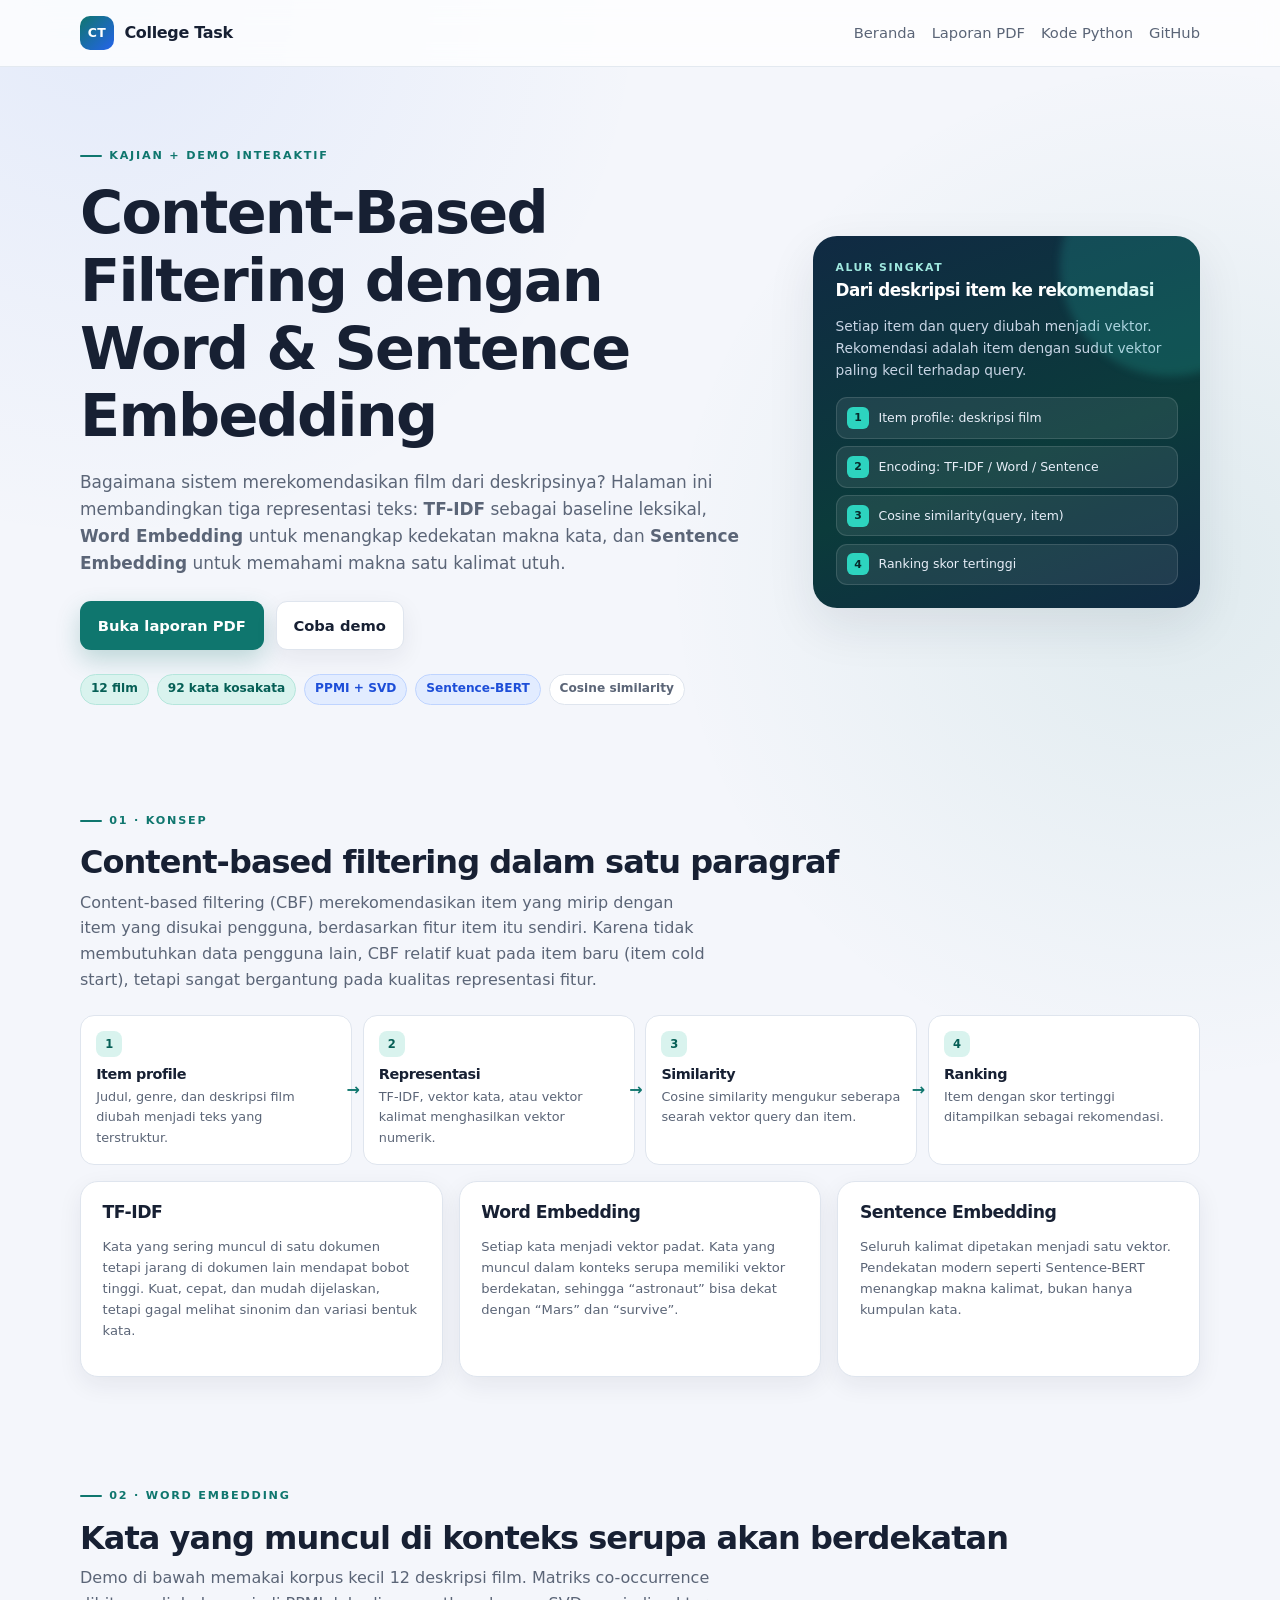
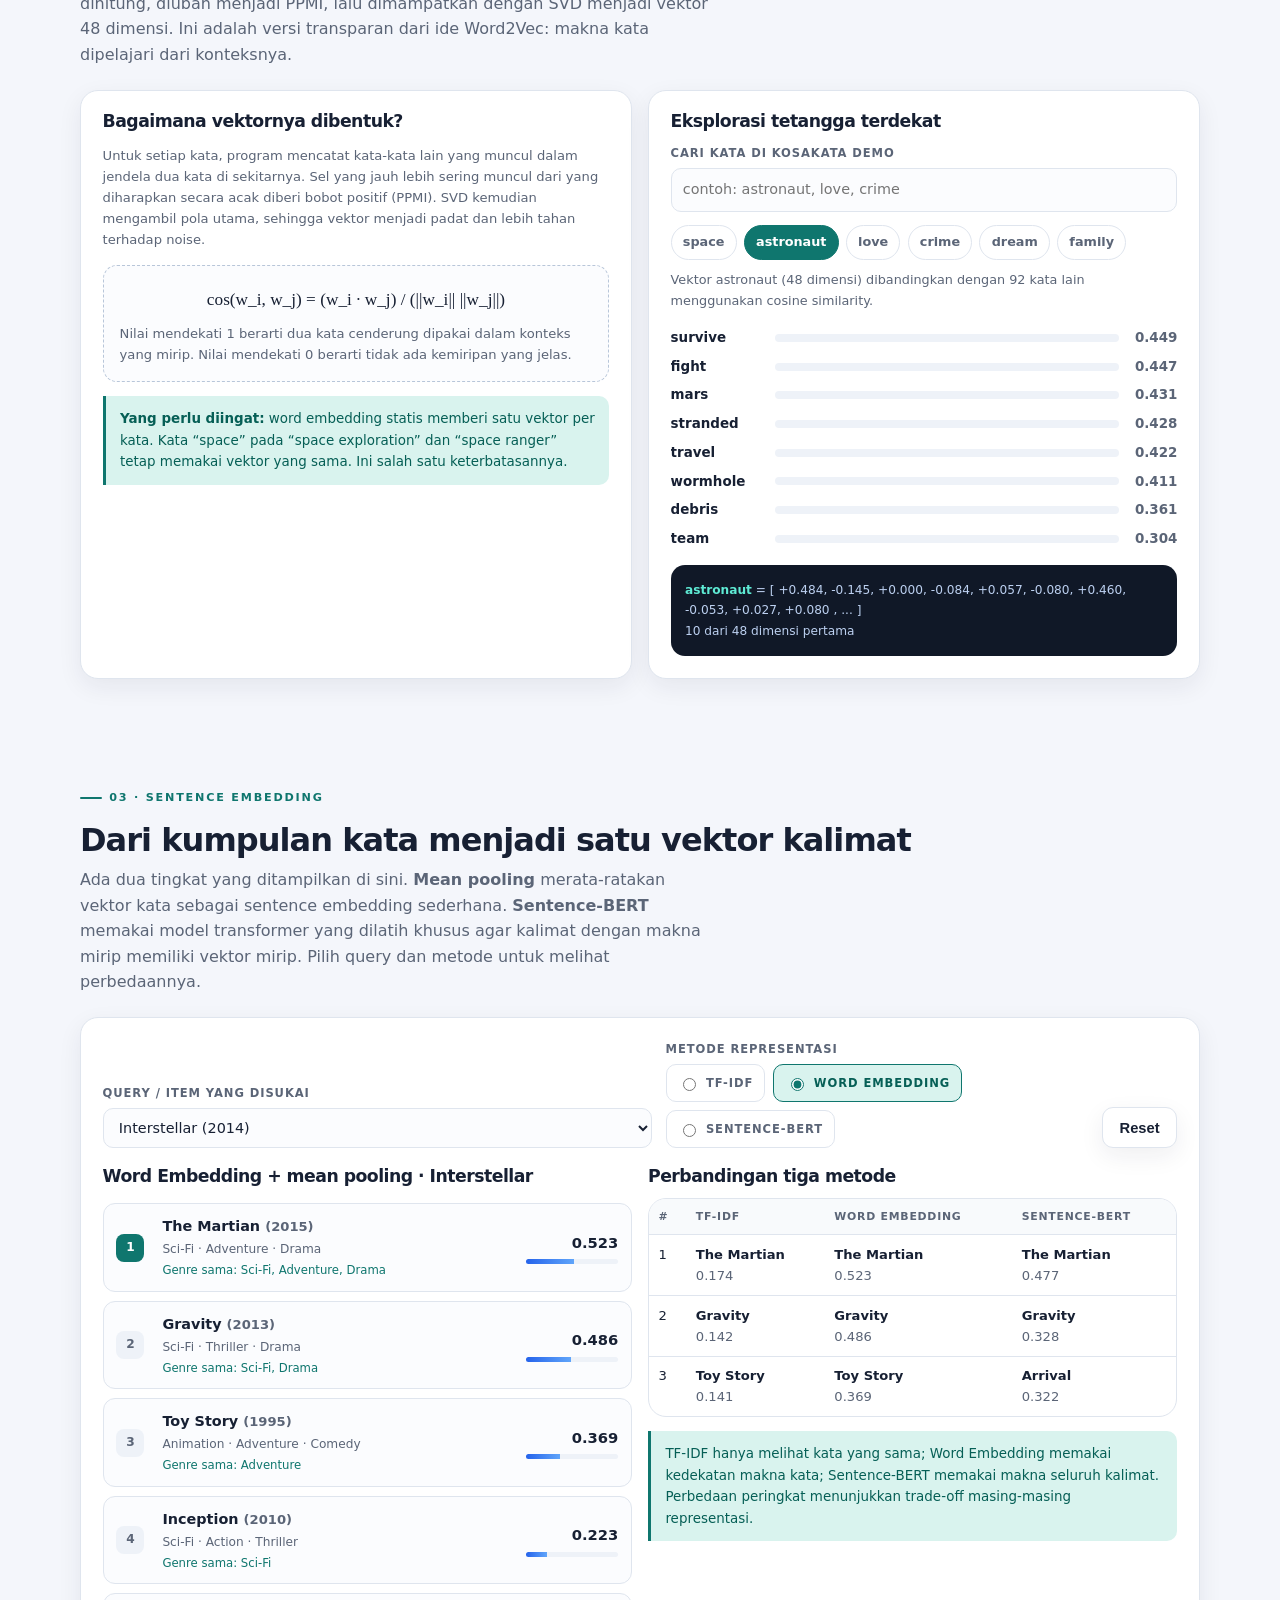
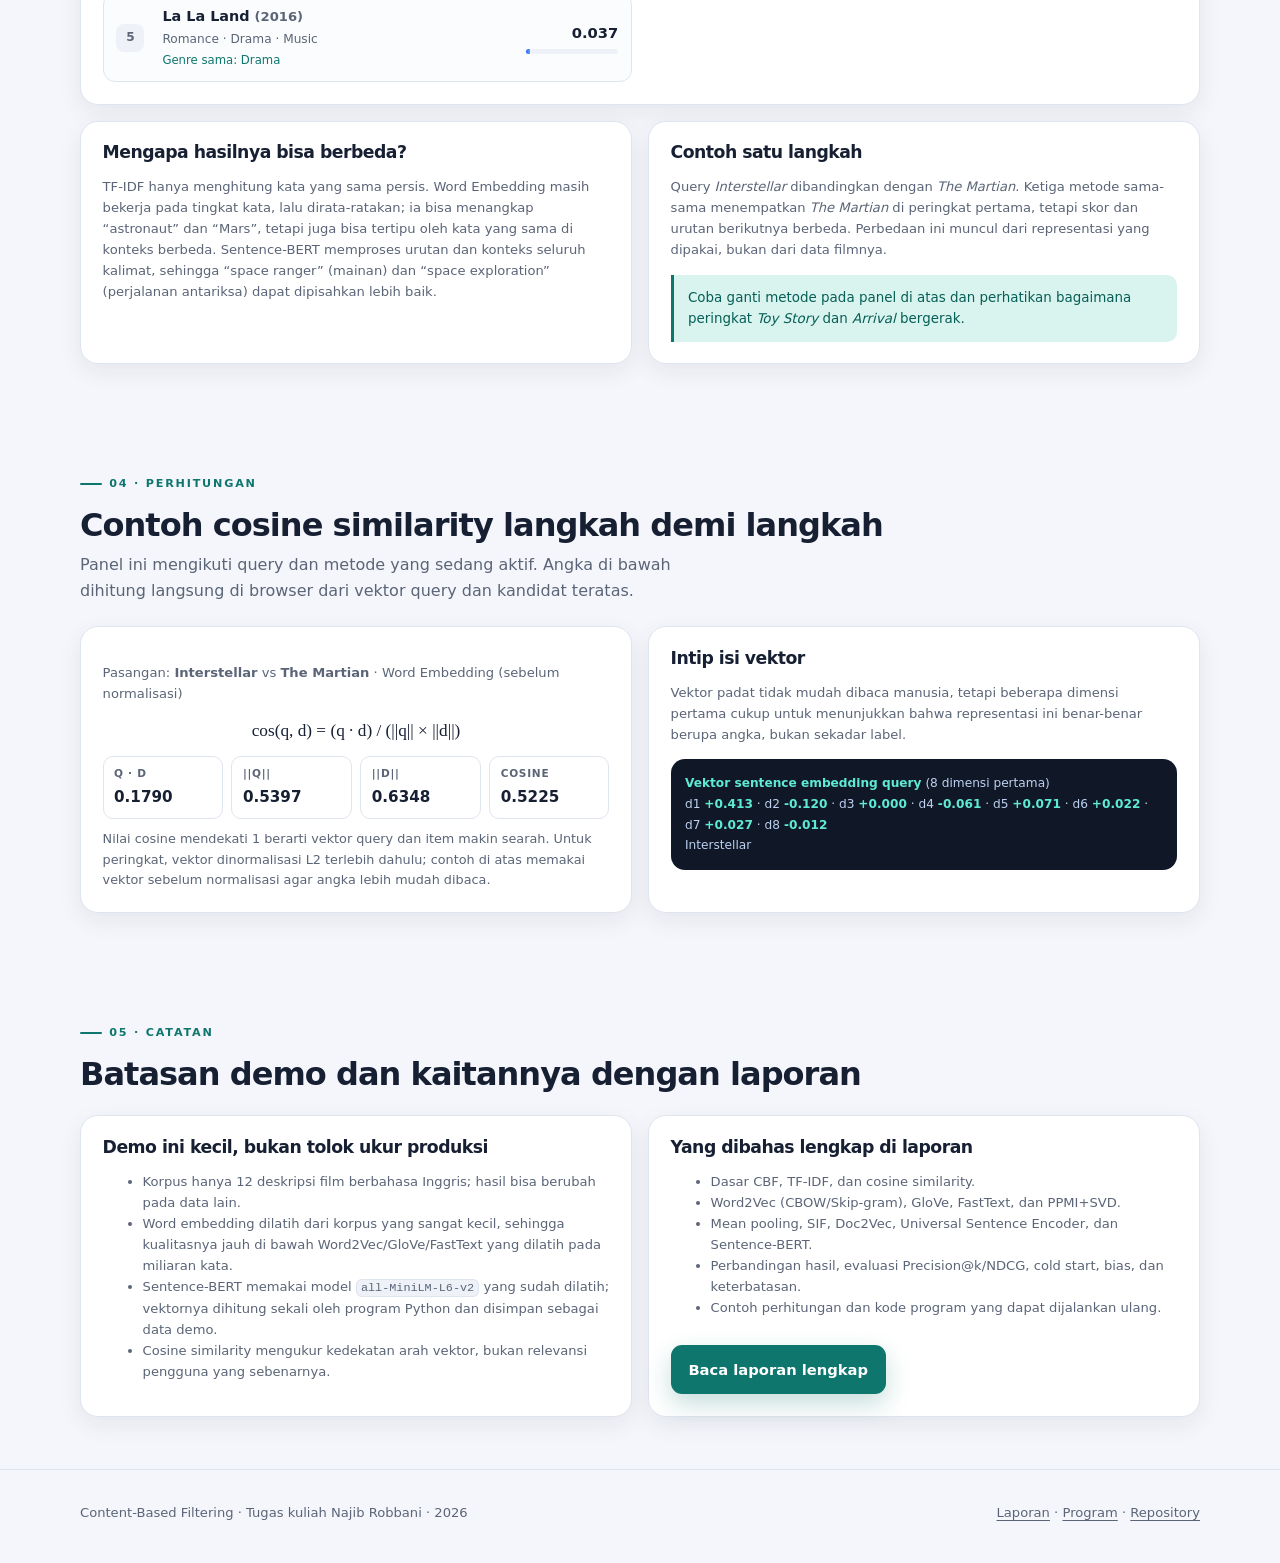
==== content-based-filtering/index.html @ 5c418f1b "Add content-based filtering study and interactive demo" ====
<!doctype html>
<html lang="id">
  <head>
    <meta charset="utf-8" />
    <meta name="viewport" content="width=device-width, initial-scale=1" />
    <meta
      name="description"
      content="Demo interaktif content-based filtering dengan Word Embedding dan Sentence Embedding, disertai laporan kajian."
    />
    <title>Content-Based Filtering · Word & Sentence Embedding</title>
    <link rel="stylesheet" href="assets/style.css" />
    <script src="assets/demo-data.js" defer></script>
    <script src="assets/app.js" defer></script>
  </head>
  <body>
    <header class="site-header">
      <div class="container">
        <a class="brand" href="../index.html">
          <span class="brand-mark">CT</span>
          <span>College Task</span>
        </a>
        <nav class="nav-links" aria-label="Navigasi utama">
          <a href="../index.html">Beranda</a>
          <a href="report.pdf">Laporan PDF</a>
          <a href="program/cbf_embeddings.py">Kode Python</a>
          <a href="https://github.com/najibrobbani74/college-task" target="_blank" rel="noreferrer">GitHub</a>
        </nav>
      </div>
    </header>

    <main>
      <section class="hero">
        <div class="container hero-grid">
          <div>
            <span class="eyebrow">Kajian + Demo Interaktif</span>
            <h1>Content-Based Filtering dengan Word &amp; Sentence Embedding</h1>
            <p>
              Bagaimana sistem merekomendasikan film dari deskripsinya? Halaman ini
              membandingkan tiga representasi teks: <strong>TF-IDF</strong> sebagai baseline
              leksikal, <strong>Word Embedding</strong> untuk menangkap kedekatan makna kata,
              dan <strong>Sentence Embedding</strong> untuk memahami makna satu kalimat utuh.
            </p>
            <div class="hero-actions">
              <a class="button button-primary" href="report.pdf">Buka laporan PDF</a>
              <a class="button button-secondary" href="#demo">Coba demo</a>
            </div>
            <div class="badge-row">
              <span class="badge badge-green">12 film</span>
              <span class="badge badge-green">92 kata kosakata</span>
              <span class="badge badge-blue">PPMI + SVD</span>
              <span class="badge badge-blue">Sentence-BERT</span>
              <span class="badge">Cosine similarity</span>
            </div>
          </div>

          <aside class="hero-card" aria-label="Alur content-based filtering">
            <div class="hero-card-label">Alur singkat</div>
            <h3>Dari deskripsi item ke rekomendasi</h3>
            <p>
              Setiap item dan query diubah menjadi vektor. Rekomendasi adalah item
              dengan sudut vektor paling kecil terhadap query.
            </p>
            <div class="mini-flow">
              <div class="mini-step"><b>1</b> Item profile: deskripsi film</div>
              <div class="mini-step"><b>2</b> Encoding: TF-IDF / Word / Sentence</div>
              <div class="mini-step"><b>3</b> Cosine similarity(query, item)</div>
              <div class="mini-step"><b>4</b> Ranking skor tertinggi</div>
            </div>
          </aside>
        </div>
      </section>

      <section class="section" id="konsep">
        <div class="container">
          <div class="section-head">
            <div>
              <span class="eyebrow">01 · Konsep</span>
              <h2>Content-based filtering dalam satu paragraf</h2>
              <p>
                Content-based filtering (CBF) merekomendasikan item yang mirip dengan
                item yang disukai pengguna, berdasarkan fitur item itu sendiri. Karena
                tidak membutuhkan data pengguna lain, CBF relatif kuat pada item baru
                (item cold start), tetapi sangat bergantung pada kualitas representasi
                fitur.
              </p>
            </div>
          </div>

          <div class="pipeline" aria-label="Pipeline content-based filtering">
            <div class="pipeline-step">
              <span>1</span>
              <h3>Item profile</h3>
              <p>Judul, genre, dan deskripsi film diubah menjadi teks yang terstruktur.</p>
            </div>
            <div class="pipeline-step">
              <span>2</span>
              <h3>Representasi</h3>
              <p>TF-IDF, vektor kata, atau vektor kalimat menghasilkan vektor numerik.</p>
            </div>
            <div class="pipeline-step">
              <span>3</span>
              <h3>Similarity</h3>
              <p>Cosine similarity mengukur seberapa searah vektor query dan item.</p>
            </div>
            <div class="pipeline-step">
              <span>4</span>
              <h3>Ranking</h3>
              <p>Item dengan skor tertinggi ditampilkan sebagai rekomendasi.</p>
            </div>
          </div>

          <div class="grid-3" style="margin-top: 1rem">
            <article class="card card-pad">
              <h3>TF-IDF</h3>
              <p class="small">
                Kata yang sering muncul di satu dokumen tetapi jarang di dokumen lain
                mendapat bobot tinggi. Kuat, cepat, dan mudah dijelaskan, tetapi gagal
                melihat sinonim dan variasi bentuk kata.
              </p>
            </article>
            <article class="card card-pad">
              <h3>Word Embedding</h3>
              <p class="small">
                Setiap kata menjadi vektor padat. Kata yang muncul dalam konteks serupa
                memiliki vektor berdekatan, sehingga “astronaut” bisa dekat dengan
                “Mars” dan “survive”.
              </p>
            </article>
            <article class="card card-pad">
              <h3>Sentence Embedding</h3>
              <p class="small">
                Seluruh kalimat dipetakan menjadi satu vektor. Pendekatan modern seperti
                Sentence-BERT menangkap makna kalimat, bukan hanya kumpulan kata.
              </p>
            </article>
          </div>
        </div>
      </section>

      <section class="section" id="word">
        <div class="container">
          <div class="section-head">
            <div>
              <span class="eyebrow">02 · Word Embedding</span>
              <h2>Kata yang muncul di konteks serupa akan berdekatan</h2>
              <p>
                Demo di bawah memakai korpus kecil 12 deskripsi film. Matriks
                co-occurrence dihitung, diubah menjadi PPMI, lalu dimampatkan dengan SVD
                menjadi vektor 48 dimensi. Ini adalah versi transparan dari ide Word2Vec:
                makna kata dipelajari dari konteksnya.
              </p>
            </div>
          </div>

          <div class="grid-2">
            <article class="card card-pad">
              <h3>Bagaimana vektornya dibentuk?</h3>
              <p class="small">
                Untuk setiap kata, program mencatat kata-kata lain yang muncul dalam
                jendela dua kata di sekitarnya. Sel yang jauh lebih sering muncul dari
                yang diharapkan secara acak diberi bobot positif (PPMI). SVD kemudian
                mengambil pola utama, sehingga vektor menjadi padat dan lebih tahan
                terhadap noise.
              </p>
              <div class="formula-box">
                <div class="formula">cos(w_i, w_j) = (w_i · w_j) / (||w_i|| ||w_j||)</div>
                <p class="small" style="margin: 0">
                  Nilai mendekati 1 berarti dua kata cenderung dipakai dalam konteks yang
                  mirip. Nilai mendekati 0 berarti tidak ada kemiripan yang jelas.
                </p>
              </div>
              <div class="note good">
                <strong>Yang perlu diingat:</strong> word embedding statis memberi satu
                vektor per kata. Kata “space” pada “space exploration” dan “space ranger”
                tetap memakai vektor yang sama. Ini salah satu keterbatasannya.
              </div>
            </article>

            <article class="card card-pad">
              <h3>Eksplorasi tetangga terdekat</h3>
              <form id="word-form" style="margin-top: 0.7rem">
                <div class="field">
                  <label for="word-input">Cari kata di kosakata demo</label>
                  <input id="word-input" type="text" placeholder="contoh: astronaut, love, crime" autocomplete="off" />
                </div>
                <div class="pill-group" id="word-pills" aria-label="Contoh kata"></div>
                <p class="hint" id="word-status"></p>
              </form>
              <div class="neighbor-list" id="neighbor-list" aria-live="polite"></div>
              <div class="vector-box" id="word-vector-preview" style="margin-top: 1rem"></div>
            </article>
          </div>
        </div>
      </section>

      <section class="section" id="sentence">
        <div class="container">
          <div class="section-head">
            <div>
              <span class="eyebrow">03 · Sentence Embedding</span>
              <h2>Dari kumpulan kata menjadi satu vektor kalimat</h2>
              <p>
                Ada dua tingkat yang ditampilkan di sini. <strong>Mean pooling</strong>
                merata-ratakan vektor kata sebagai sentence embedding sederhana.
                <strong>Sentence-BERT</strong> memakai model transformer yang dilatih
                khusus agar kalimat dengan makna mirip memiliki vektor mirip. Pilih query
                dan metode untuk melihat perbedaannya.
              </p>
            </div>
          </div>

          <div class="card card-pad" id="demo">
            <div class="controls">
              <div class="field">
                <label for="query-select">Query / item yang disukai</label>
                <select id="query-select"></select>
              </div>
              <div class="field">
                <label>Metode representasi</label>
                <div class="methods">
                  <label class="method-option"><input type="radio" name="method" value="tfidf" /> TF-IDF</label>
                  <label class="method-option"><input type="radio" name="method" value="word_mean" /> Word Embedding</label>
                  <label class="method-option"><input type="radio" name="method" value="sbert" /> Sentence-BERT</label>
                </div>
              </div>
              <button class="button button-secondary" id="reset-demo" type="button">Reset</button>
            </div>

            <div id="custom-query-box" hidden style="margin-top: 0.9rem">
              <div class="field">
                <label for="custom-query">Teks bebas untuk query</label>
                <textarea id="custom-query" placeholder="contoh: a lonely astronaut tries to survive on a distant planet"></textarea>
              </div>
            </div>

            <div class="note warm" id="sbert-disabled-note" hidden>
              Sentence-BERT tidak dihitung untuk teks bebas di browser. Pilih deskripsi
              film atau contoh teks, atau jalankan program Python untuk menguji teks
              tersebut dengan model Sentence-BERT.
            </div>

            <div class="grid-2" style="margin-top: 1.2rem; align-items: start">
              <div>
                <h3 id="result-heading">Hasil rekomendasi</h3>
                <div class="results" id="recommendation-list" aria-live="polite"></div>
              </div>
              <div>
                <h3>Perbandingan tiga metode</h3>
                <div class="card" style="box-shadow: none; overflow: hidden; margin-top: 0.7rem">
                  <table class="compare-table">
                    <thead>
                      <tr>
                        <th>#</th>
                        <th>TF-IDF</th>
                        <th>Word Embedding</th>
                        <th>Sentence-BERT</th>
                      </tr>
                    </thead>
                    <tbody id="comparison-body"></tbody>
                  </table>
                </div>
                <div class="note" id="comparison-note"></div>
              </div>
            </div>
          </div>

          <div class="grid-2" style="margin-top: 1rem">
            <article class="card card-pad">
              <h3>Mengapa hasilnya bisa berbeda?</h3>
              <p class="small">
                TF-IDF hanya menghitung kata yang sama persis. Word Embedding masih
                bekerja pada tingkat kata, lalu dirata-ratakan; ia bisa menangkap
                “astronaut” dan “Mars”, tetapi juga bisa tertipu oleh kata yang sama di
                konteks berbeda. Sentence-BERT memproses urutan dan konteks seluruh
                kalimat, sehingga “space ranger” (mainan) dan “space exploration”
                (perjalanan antariksa) dapat dipisahkan lebih baik.
              </p>
            </article>
            <article class="card card-pad">
              <h3>Contoh satu langkah</h3>
              <p class="small">
                Query <em>Interstellar</em> dibandingkan dengan <em>The Martian</em>.
                Ketiga metode sama-sama menempatkan <em>The Martian</em> di peringkat
                pertama, tetapi skor dan urutan berikutnya berbeda. Perbedaan ini muncul
                dari representasi yang dipakai, bukan dari data filmnya.
              </p>
              <div class="note good">
                Coba ganti metode pada panel di atas dan perhatikan bagaimana peringkat
                <em>Toy Story</em> dan <em>Arrival</em> bergerak.
              </div>
            </article>
          </div>
        </div>
      </section>

      <section class="section" id="hitung">
        <div class="container">
          <div class="section-head">
            <div>
              <span class="eyebrow">04 · Perhitungan</span>
              <h2>Contoh cosine similarity langkah demi langkah</h2>
              <p>
                Panel ini mengikuti query dan metode yang sedang aktif. Angka di bawah
                dihitung langsung di browser dari vektor query dan kandidat teratas.
              </p>
            </div>
          </div>

          <div class="grid-2">
            <article class="card card-pad">
              <div id="cosine-panel"></div>
            </article>
            <article class="card card-pad">
              <h3>Intip isi vektor</h3>
              <p class="small">
                Vektor padat tidak mudah dibaca manusia, tetapi beberapa dimensi pertama
                cukup untuk menunjukkan bahwa representasi ini benar-benar berupa angka,
                bukan sekadar label.
              </p>
              <div class="vector-box" id="vector-preview" style="margin-top: 0.9rem"></div>
            </article>
          </div>
        </div>
      </section>

      <section class="section" id="catatan">
        <div class="container">
          <div class="section-head">
            <div>
              <span class="eyebrow">05 · Catatan</span>
              <h2>Batasan demo dan kaitannya dengan laporan</h2>
            </div>
          </div>
          <div class="grid-2">
            <article class="card card-pad">
              <h3>Demo ini kecil, bukan tolok ukur produksi</h3>
              <ul class="small">
                <li>Korpus hanya 12 deskripsi film berbahasa Inggris; hasil bisa berubah pada data lain.</li>
                <li>Word embedding dilatih dari korpus yang sangat kecil, sehingga kualitasnya jauh di bawah Word2Vec/GloVe/FastText yang dilatih pada miliaran kata.</li>
                <li>Sentence-BERT memakai model <code>all-MiniLM-L6-v2</code> yang sudah dilatih; vektornya dihitung sekali oleh program Python dan disimpan sebagai data demo.</li>
                <li>Cosine similarity mengukur kedekatan arah vektor, bukan relevansi pengguna yang sebenarnya.</li>
              </ul>
            </article>
            <article class="card card-pad">
              <h3>Yang dibahas lengkap di laporan</h3>
              <ul class="small">
                <li>Dasar CBF, TF-IDF, dan cosine similarity.</li>
                <li>Word2Vec (CBOW/Skip-gram), GloVe, FastText, dan PPMI+SVD.</li>
                <li>Mean pooling, SIF, Doc2Vec, Universal Sentence Encoder, dan Sentence-BERT.</li>
                <li>Perbandingan hasil, evaluasi Precision@k/NDCG, cold start, bias, dan keterbatasan.</li>
                <li>Contoh perhitungan dan kode program yang dapat dijalankan ulang.</li>
              </ul>
              <a class="button button-primary" href="report.pdf" style="margin-top: 0.9rem">Baca laporan lengkap</a>
            </article>
          </div>
        </div>
      </section>
    </main>

    <footer class="footer">
      <div class="container">
        <span>Content-Based Filtering · Tugas kuliah Najib Robbani · 2026</span>
        <span>
          <a href="report.pdf">Laporan</a> ·
          <a href="program/cbf_embeddings.py">Program</a> ·
          <a href="https://github.com/najibrobbani74/college-task">Repository</a>
        </span>
      </div>
    </footer>

    <noscript>
      <div class="container section">
        <div class="note warm">Demo interaktif membutuhkan JavaScript. Laporan tetap dapat dibuka sebagai PDF.</div>
      </div>
    </noscript>
  </body>
</html>
---- content-based-filtering/assets/style.css ----
:root {
  --bg: #f4f6fb;
  --surface: #ffffff;
  --surface-2: #eef2f8;
  --ink: #172033;
  --muted: #5b6577;
  --line: #dfe5ee;
  --accent: #0f766e;
  --accent-soft: #d9f3ee;
  --accent-2: #2563eb;
  --accent-2-soft: #e2ecff;
  --warm: #b45309;
  --warm-soft: #fef3c7;
  --danger: #b42318;
  --radius: 18px;
  --shadow: 0 18px 50px rgba(23, 32, 51, 0.09);
  --shadow-sm: 0 8px 24px rgba(23, 32, 51, 0.07);
  --max: 1120px;
}

* {
  box-sizing: border-box;
}

html {
  scroll-behavior: smooth;
}

body {
  margin: 0;
  background:
    radial-gradient(circle at 8% 0%, rgba(37, 99, 235, 0.08), transparent 34rem),
    radial-gradient(circle at 92% 12%, rgba(15, 118, 110, 0.09), transparent 32rem),
    var(--bg);
  color: var(--ink);
  font-family: ui-sans-serif, system-ui, -apple-system, "Segoe UI", Roboto, Arial, sans-serif;
  line-height: 1.6;
  -webkit-font-smoothing: antialiased;
}

a {
  color: var(--accent-2);
  text-decoration-thickness: 1px;
  text-underline-offset: 3px;
}

a:hover {
  color: #1e40af;
}

code,
pre {
  font-family: ui-monospace, SFMono-Regular, Menlo, Consolas, "Liberation Mono", monospace;
}

code {
  background: var(--surface-2);
  border: 1px solid var(--line);
  border-radius: 6px;
  padding: 0.1em 0.35em;
  font-size: 0.9em;
}

pre {
  background: #101827;
  color: #e5edff;
  border-radius: 14px;
  padding: 1rem 1.1rem;
  overflow: auto;
  font-size: 0.82rem;
  line-height: 1.55;
}

pre code {
  background: none;
  border: 0;
  padding: 0;
  color: inherit;
  font-size: inherit;
}

.container {
  width: min(var(--max), calc(100% - 2rem));
  margin-inline: auto;
}

.site-header {
  border-bottom: 1px solid rgba(223, 229, 238, 0.85);
  background: rgba(255, 255, 255, 0.78);
  backdrop-filter: blur(14px);
  position: sticky;
  top: 0;
  z-index: 20;
}

.site-header .container {
  display: flex;
  align-items: center;
  justify-content: space-between;
  gap: 1rem;
  min-height: 66px;
}

.brand {
  display: inline-flex;
  align-items: center;
  gap: 0.65rem;
  font-weight: 800;
  letter-spacing: -0.02em;
  color: var(--ink);
  text-decoration: none;
}

.brand-mark {
  display: grid;
  place-items: center;
  width: 34px;
  height: 34px;
  border-radius: 10px;
  background: linear-gradient(135deg, var(--accent), var(--accent-2));
  color: white;
  font-size: 0.78rem;
  font-weight: 900;
  letter-spacing: 0.04em;
}

.nav-links {
  display: flex;
  align-items: center;
  gap: 1rem;
  flex-wrap: wrap;
  font-size: 0.92rem;
}

.nav-links a {
  color: var(--muted);
  text-decoration: none;
}

.nav-links a:hover {
  color: var(--accent);
}

.hero {
  padding: 4.5rem 0 3rem;
}

.hero-grid {
  display: grid;
  grid-template-columns: minmax(0, 1.45fr) minmax(280px, 0.8fr);
  gap: 2rem;
  align-items: center;
}

.eyebrow {
  display: inline-flex;
  align-items: center;
  gap: 0.45rem;
  color: var(--accent);
  font-size: 0.7rem;
  font-weight: 900;
  letter-spacing: 0.16em;
  text-transform: uppercase;
  margin-bottom: 0.9rem;
}

.eyebrow::before {
  content: "";
  width: 22px;
  height: 2px;
  background: var(--accent);
  border-radius: 2px;
}

h1,
h2,
h3 {
  line-height: 1.15;
  letter-spacing: -0.03em;
  margin: 0;
}

h1 {
  font-size: clamp(2.2rem, 4.6vw, 4rem);
  max-width: 18ch;
}

h2 {
  font-size: clamp(1.55rem, 2.5vw, 2.25rem);
}

h3 {
  font-size: 1.08rem;
}

.hero p {
  font-size: 1.06rem;
  color: var(--muted);
  max-width: 62ch;
  margin: 1.15rem 0 1.5rem;
}

.hero-actions {
  display: flex;
  gap: 0.75rem;
  flex-wrap: wrap;
}

.button {
  display: inline-flex;
  align-items: center;
  justify-content: center;
  gap: 0.45rem;
  border: 1px solid transparent;
  border-radius: 11px;
  padding: 0.72rem 1.05rem;
  font-weight: 750;
  font-size: 0.92rem;
  text-decoration: none;
  cursor: pointer;
  transition: transform 0.15s ease, box-shadow 0.15s ease, background 0.15s ease;
}

.button:hover {
  transform: translateY(-1px);
}

.button-primary {
  background: var(--accent);
  color: white;
  box-shadow: 0 10px 24px rgba(15, 118, 110, 0.24);
}

.button-primary:hover {
  background: #0b5d56;
  color: white;
}

.button-secondary {
  background: var(--surface);
  color: var(--ink);
  border-color: var(--line);
  box-shadow: var(--shadow-sm);
}

.button-secondary:hover {
  color: var(--accent);
}

.badge-row {
  display: flex;
  gap: 0.5rem;
  flex-wrap: wrap;
  margin-top: 1.5rem;
}

.badge {
  display: inline-flex;
  align-items: center;
  gap: 0.35rem;
  padding: 0.3rem 0.62rem;
  border-radius: 999px;
  background: var(--surface);
  border: 1px solid var(--line);
  color: var(--muted);
  font-size: 0.76rem;
  font-weight: 650;
}

.badge-green {
  background: var(--accent-soft);
  border-color: #b5e6dc;
  color: #065f56;
}

.badge-blue {
  background: var(--accent-2-soft);
  border-color: #bfd4ff;
  color: #1d4ed8;
}

.hero-card {
  background: linear-gradient(160deg, #102a43, #0b3b3b 58%, #102a43);
  color: white;
  border-radius: 24px;
  padding: 1.4rem;
  box-shadow: var(--shadow);
  position: relative;
  overflow: hidden;
}

.hero-card::after {
  content: "";
  position: absolute;
  width: 220px;
  height: 220px;
  right: -80px;
  top: -80px;
  border-radius: 50%;
  background: rgba(45, 212, 191, 0.18);
  filter: blur(4px);
}

.hero-card-label {
  color: #9fe8df;
  font-size: 0.68rem;
  font-weight: 800;
  letter-spacing: 0.14em;
  text-transform: uppercase;
}

.hero-card h3 {
  font-size: 1.05rem;
  margin: 0.35rem 0 0.9rem;
  color: white;
}

.hero-card p {
  color: #c8d5e5;
  font-size: 0.86rem;
  margin: 0 0 1rem;
  max-width: none;
}

.mini-flow {
  display: grid;
  gap: 0.45rem;
  position: relative;
  z-index: 1;
}

.mini-step {
  display: flex;
  align-items: center;
  gap: 0.6rem;
  background: rgba(255, 255, 255, 0.08);
  border: 1px solid rgba(255, 255, 255, 0.12);
  border-radius: 11px;
  padding: 0.55rem 0.65rem;
  font-size: 0.78rem;
  color: #e7eef8;
}

.mini-step b {
  display: grid;
  place-items: center;
  width: 22px;
  height: 22px;
  border-radius: 6px;
  background: #2dd4bf;
  color: #062a2a;
  font-size: 0.68rem;
  flex: none;
}

.section {
  padding: 3.2rem 0;
}

.section-head {
  display: flex;
  align-items: end;
  justify-content: space-between;
  gap: 1.5rem;
  margin-bottom: 1.4rem;
}

.section-head p {
  color: var(--muted);
  max-width: 62ch;
  margin: 0.55rem 0 0;
}

.card {
  background: var(--surface);
  border: 1px solid var(--line);
  border-radius: var(--radius);
  box-shadow: var(--shadow-sm);
}

.card-pad {
  padding: 1.35rem;
}

.grid-2 {
  display: grid;
  grid-template-columns: repeat(2, minmax(0, 1fr));
  gap: 1rem;
}

.grid-3 {
  display: grid;
  grid-template-columns: repeat(3, minmax(0, 1fr));
  gap: 1rem;
}

.pipeline {
  display: grid;
  grid-template-columns: repeat(4, minmax(0, 1fr));
  gap: 0.65rem;
  margin: 1.2rem 0 0;
}

.pipeline-step {
  position: relative;
  background: var(--surface);
  border: 1px solid var(--line);
  border-radius: 14px;
  padding: 0.95rem;
}

.pipeline-step:not(:last-child)::after {
  content: "→";
  position: absolute;
  right: -0.55rem;
  top: 50%;
  transform: translateY(-50%);
  color: var(--accent);
  font-weight: 900;
  z-index: 1;
}

.pipeline-step span {
  display: grid;
  place-items: center;
  width: 26px;
  height: 26px;
  border-radius: 8px;
  background: var(--accent-soft);
  color: #065f56;
  font-size: 0.72rem;
  font-weight: 900;
  margin-bottom: 0.55rem;
}

.pipeline-step h3 {
  font-size: 0.9rem;
}

.pipeline-step p {
  color: var(--muted);
  font-size: 0.8rem;
  margin: 0.3rem 0 0;
}

.controls {
  display: grid;
  grid-template-columns: minmax(0, 1.3fr) minmax(0, 1fr) auto;
  gap: 0.85rem;
  align-items: end;
}

.field {
  display: grid;
  gap: 0.35rem;
}

.field label {
  font-size: 0.72rem;
  font-weight: 850;
  letter-spacing: 0.08em;
  text-transform: uppercase;
  color: var(--muted);
}

select,
input[type="text"],
textarea {
  width: 100%;
  border: 1px solid var(--line);
  background: #fbfcfe;
  color: var(--ink);
  border-radius: 10px;
  padding: 0.62rem 0.7rem;
  font: inherit;
  font-size: 0.9rem;
  outline: none;
}

select:focus,
input[type="text"]:focus,
textarea:focus {
  border-color: var(--accent);
  box-shadow: 0 0 0 3px rgba(15, 118, 110, 0.13);
}

textarea {
  min-height: 78px;
  resize: vertical;
}

.pill-group {
  display: flex;
  flex-wrap: wrap;
  gap: 0.45rem;
  margin-top: 0.8rem;
}

.pill {
  border: 1px solid var(--line);
  background: var(--surface);
  color: var(--muted);
  border-radius: 999px;
  padding: 0.38rem 0.7rem;
  font: inherit;
  font-size: 0.8rem;
  font-weight: 700;
  cursor: pointer;
}

.pill:hover {
  border-color: #b8c6d9;
  color: var(--ink);
}

.pill.active {
  background: var(--accent);
  border-color: var(--accent);
  color: white;
}

.methods {
  display: flex;
  flex-wrap: wrap;
  gap: 0.5rem;
}

.method-option {
  display: inline-flex;
  align-items: center;
  gap: 0.45rem;
  border: 1px solid var(--line);
  background: var(--surface);
  border-radius: 10px;
  padding: 0.55rem 0.7rem;
  font-size: 0.82rem;
  font-weight: 700;
  cursor: pointer;
  color: var(--muted);
  user-select: none;
}

.method-option:has(input:checked) {
  border-color: var(--accent);
  background: var(--accent-soft);
  color: #065f56;
}

.method-option input {
  accent-color: var(--accent);
}

.method-option.disabled {
  opacity: 0.48;
  cursor: not-allowed;
}

.hint {
  color: var(--muted);
  font-size: 0.8rem;
  margin: 0.65rem 0 0;
}

.note {
  border-left: 3px solid var(--accent-2);
  background: var(--accent-2-soft);
  color: #1e3a8a;
  border-radius: 0 10px 10px 0;
  padding: 0.75rem 0.9rem;
  font-size: 0.84rem;
  margin-top: 0.9rem;
}

.note.warm {
  border-left-color: var(--warm);
  background: var(--warm-soft);
  color: #78350f;
}

.note.good {
  border-left-color: var(--accent);
  background: var(--accent-soft);
  color: #065f56;
}

.neighbor-list {
  display: grid;
  gap: 0.45rem;
  margin-top: 1rem;
}

.neighbor {
  display: grid;
  grid-template-columns: 94px minmax(0, 1fr) 48px;
  gap: 0.65rem;
  align-items: center;
  font-size: 0.84rem;
}

.neighbor-word {
  font-weight: 800;
  overflow: hidden;
  text-overflow: ellipsis;
  white-space: nowrap;
}

.neighbor-track {
  height: 8px;
  border-radius: 999px;
  background: var(--surface-2);
  overflow: hidden;
}

.neighbor-fill {
  height: 100%;
  width: calc(var(--score) * 100%);
  border-radius: inherit;
  background: linear-gradient(90deg, var(--accent), #2dd4bf);
}

.neighbor-score {
  text-align: right;
  font-variant-numeric: tabular-nums;
  color: var(--muted);
  font-weight: 700;
}

.vector-box {
  background: #101827;
  border-radius: 14px;
  padding: 0.9rem;
  color: #bcd0f0;
  font-size: 0.76rem;
  overflow: auto;
  line-height: 1.7;
}

.vector-box b {
  color: #5eead4;
}

.results {
  display: grid;
  gap: 0.55rem;
  margin-top: 1rem;
}

.result-card {
  display: grid;
  grid-template-columns: 34px minmax(0, 1fr) 92px;
  gap: 0.75rem;
  align-items: center;
  border: 1px solid var(--line);
  border-radius: 12px;
  padding: 0.68rem 0.8rem;
  background: #fbfcfe;
}

.rank {
  display: grid;
  place-items: center;
  width: 28px;
  height: 28px;
  border-radius: 8px;
  background: var(--surface-2);
  color: var(--muted);
  font-size: 0.76rem;
  font-weight: 900;
}

.result-card:first-child .rank {
  background: var(--accent);
  color: white;
}

.result-title {
  font-weight: 800;
  font-size: 0.9rem;
}

.result-meta {
  color: var(--muted);
  font-size: 0.76rem;
  margin-top: 0.12rem;
}

.result-reason {
  color: var(--accent);
  font-size: 0.73rem;
  margin-top: 0.12rem;
}

.score-wrap {
  text-align: right;
}

.score-number {
  font-weight: 900;
  font-variant-numeric: tabular-nums;
  font-size: 0.92rem;
}

.score-track {
  height: 5px;
  border-radius: 999px;
  background: var(--surface-2);
  margin-top: 0.3rem;
  overflow: hidden;
}

.score-fill {
  height: 100%;
  width: calc(var(--score) * 100%);
  background: linear-gradient(90deg, var(--accent-2), #60a5fa);
}

.compare-table,
.data-table {
  width: 100%;
  border-collapse: collapse;
  font-size: 0.82rem;
}

.compare-table th,
.compare-table td,
.data-table th,
.data-table td {
  text-align: left;
  padding: 0.55rem 0.6rem;
  border-bottom: 1px solid var(--line);
  vertical-align: top;
}

.compare-table th,
.data-table th {
  color: var(--muted);
  font-size: 0.68rem;
  letter-spacing: 0.07em;
  text-transform: uppercase;
  background: #f8fafc;
}

.compare-table tr:last-child td,
.data-table tr:last-child td {
  border-bottom: 0;
}

.formula-box {
  background: #fbfcfe;
  border: 1px dashed #b8c6d9;
  border-radius: 14px;
  padding: 1rem;
  margin-top: 0.9rem;
}

.formula {
  font-family: Georgia, "Times New Roman", serif;
  font-size: 1.08rem;
  text-align: center;
  margin: 0.25rem 0 0.6rem;
}

.calc-grid {
  display: grid;
  grid-template-columns: repeat(4, minmax(0, 1fr));
  gap: 0.55rem;
  margin-top: 0.7rem;
}

.calc-item {
  background: var(--surface);
  border: 1px solid var(--line);
  border-radius: 10px;
  padding: 0.55rem 0.65rem;
}

.calc-item span {
  display: block;
  color: var(--muted);
  font-size: 0.66rem;
  font-weight: 800;
  letter-spacing: 0.07em;
  text-transform: uppercase;
}

.calc-item b {
  display: block;
  font-size: 0.95rem;
  font-variant-numeric: tabular-nums;
  margin-top: 0.15rem;
}

.small {
  font-size: 0.82rem;
  color: var(--muted);
}

.footer {
  border-top: 1px solid var(--line);
  padding: 2rem 0 2.5rem;
  color: var(--muted);
  font-size: 0.82rem;
}

.footer .container {
  display: flex;
  justify-content: space-between;
  gap: 1rem;
  flex-wrap: wrap;
}

.footer a {
  color: var(--muted);
}

.task-list {
  display: grid;
  gap: 1rem;
}

.task-card {
  display: grid;
  grid-template-columns: minmax(0, 1fr) auto;
  gap: 1rem;
  align-items: center;
  padding: 1.3rem 1.4rem;
  text-decoration: none;
  color: inherit;
  transition: transform 0.16s ease, box-shadow 0.16s ease, border-color 0.16s ease;
}

.task-card:hover {
  transform: translateY(-2px);
  box-shadow: var(--shadow);
  border-color: #b8c6d9;
  color: inherit;
}

.task-card h3 {
  font-size: 1.12rem;
  margin-bottom: 0.3rem;
}

.task-card p {
  margin: 0;
  color: var(--muted);
  font-size: 0.86rem;
}

.task-meta {
  display: flex;
  gap: 0.4rem;
  flex-wrap: wrap;
  margin-top: 0.7rem;
}

.task-arrow {
  font-size: 1.3rem;
  color: var(--accent);
  font-weight: 900;
}

.visually-hidden {
  position: absolute;
  width: 1px;
  height: 1px;
  padding: 0;
  margin: -1px;
  overflow: hidden;
  clip: rect(0, 0, 0, 0);
  white-space: nowrap;
  border: 0;
}

@media (max-width: 900px) {
  .hero-grid,
  .grid-2,
  .grid-3 {
    grid-template-columns: 1fr;
  }

  .pipeline {
    grid-template-columns: repeat(2, minmax(0, 1fr));
  }

  .pipeline-step:nth-child(2)::after {
    display: none;
  }

  .controls {
    grid-template-columns: 1fr;
  }

  .calc-grid {
    grid-template-columns: repeat(2, minmax(0, 1fr));
  }
}

@media (max-width: 620px) {
  .site-header .container {
    align-items: flex-start;
    flex-direction: column;
    padding: 0.75rem 0;
  }

  .hero {
    padding-top: 2.8rem;
  }

  .pipeline {
    grid-template-columns: 1fr;
  }

  .pipeline-step::after {
    display: none;
  }

  .neighbor {
    grid-template-columns: 80px minmax(0, 1fr) 42px;
  }

  .result-card {
    grid-template-columns: 30px minmax(0, 1fr);
  }

  .score-wrap {
    grid-column: 2;
    text-align: left;
  }

  .score-track {
    max-width: 180px;
  }

  .task-card {
    grid-template-columns: 1fr;
  }

  .task-arrow {
    display: none;
  }
}

@media (prefers-reduced-motion: reduce) {
  html {
    scroll-behavior: auto;
  }

  .button,
  .task-card {
    transition: none;
  }
}
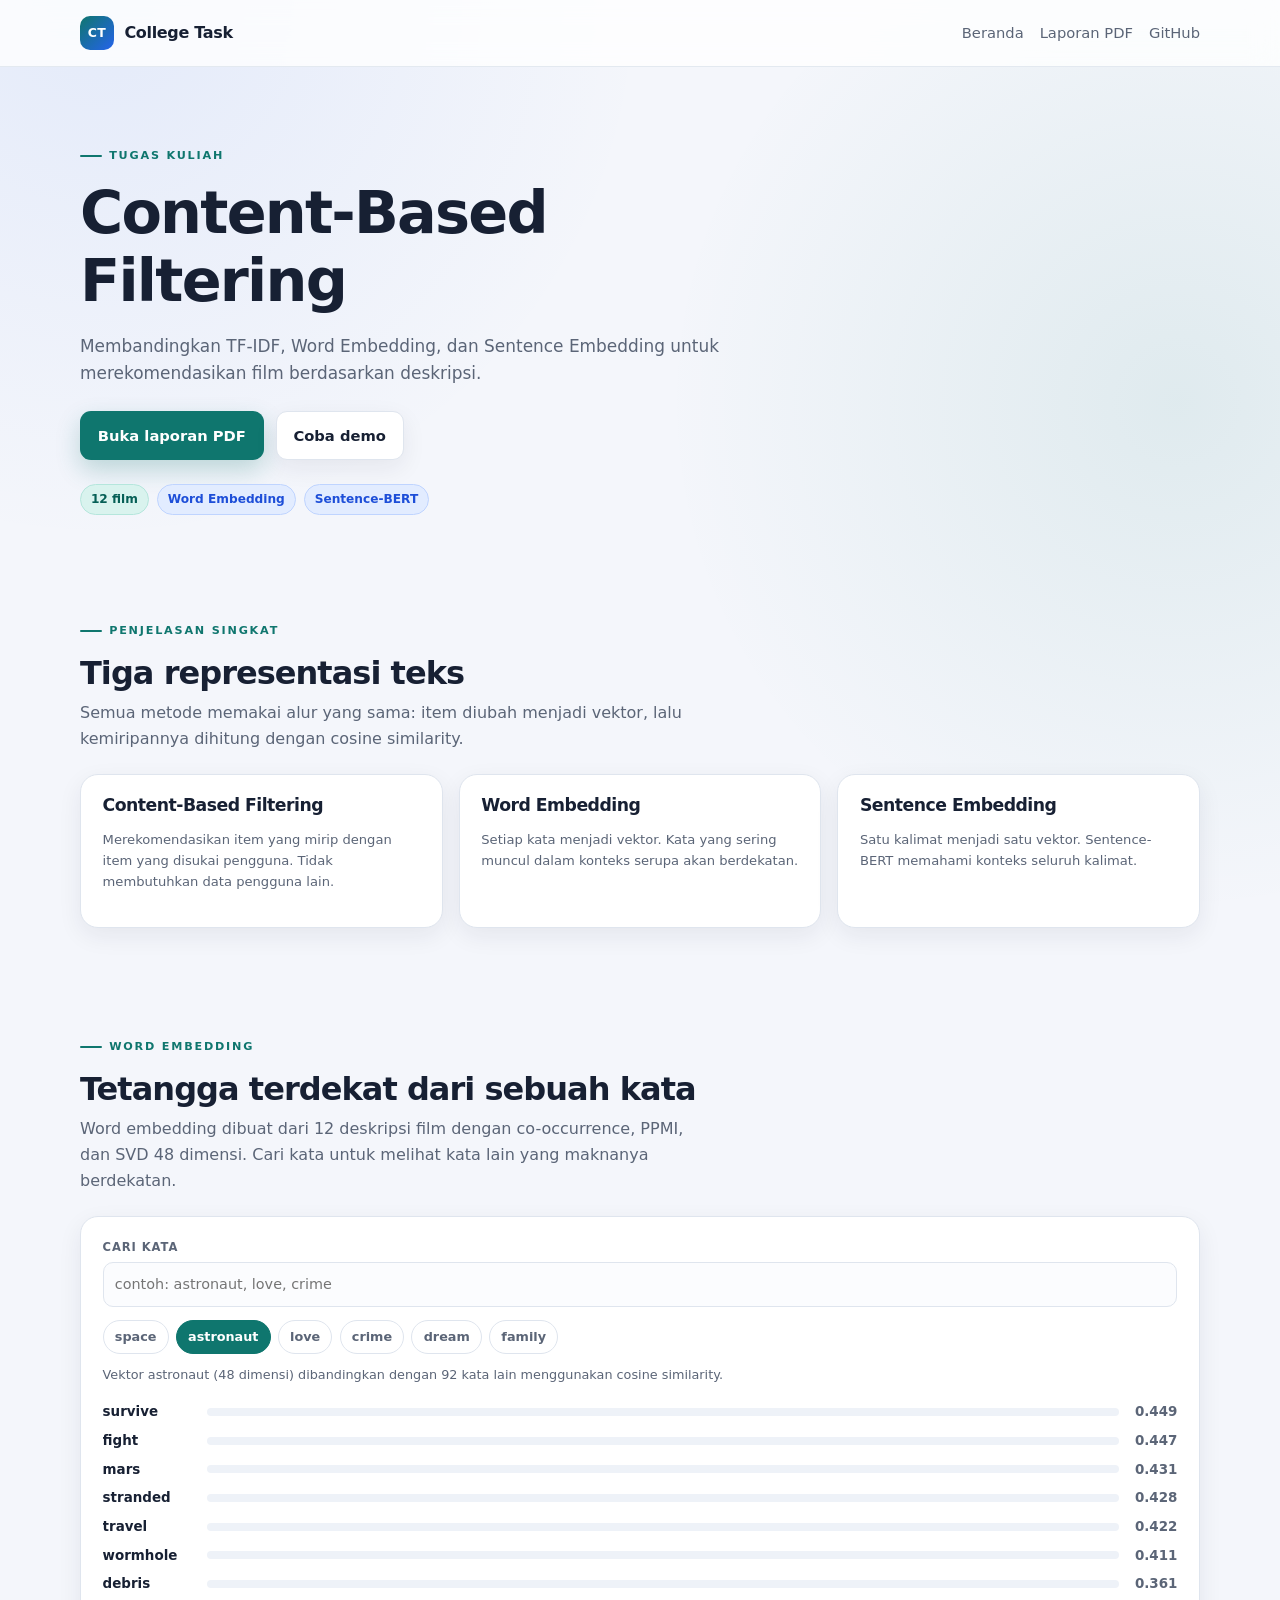
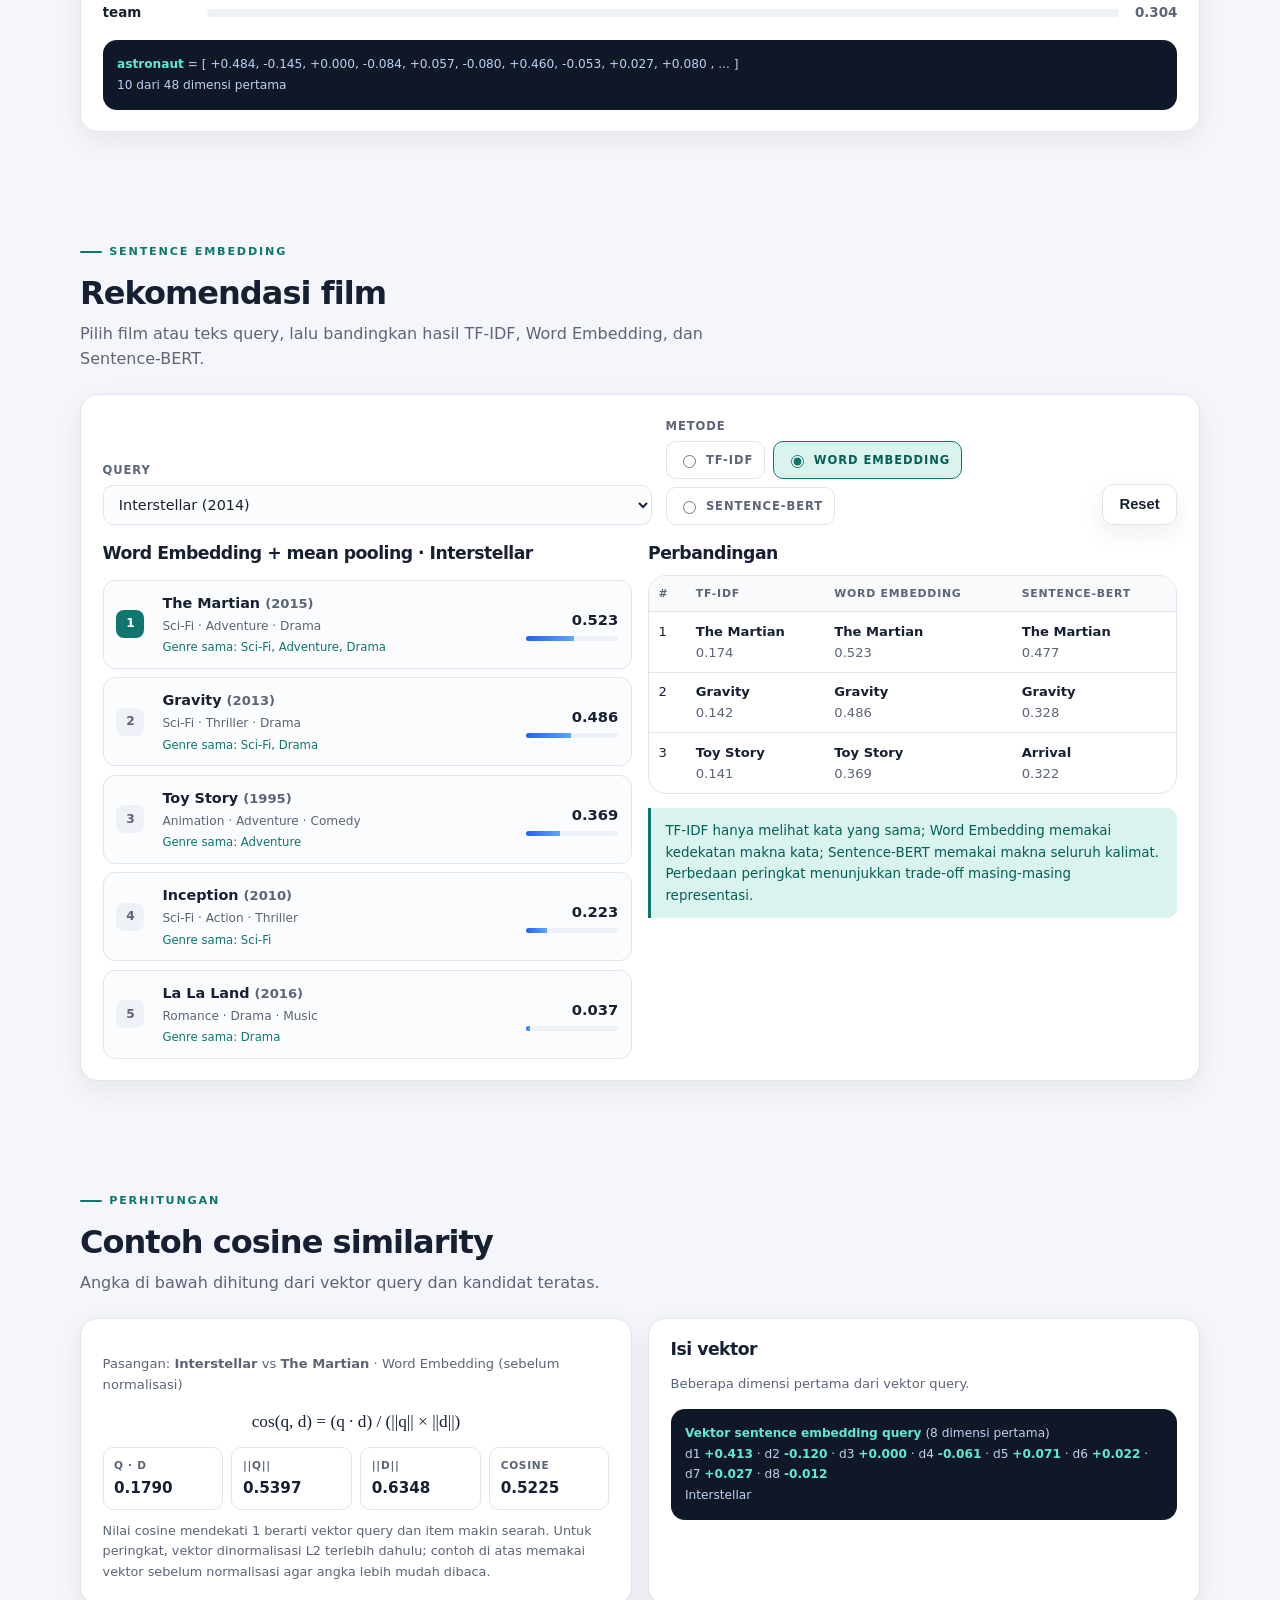
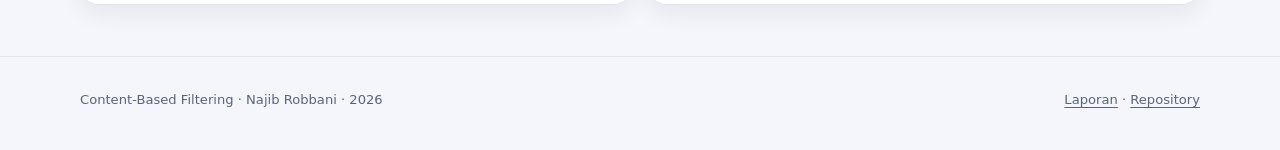
==== commit 56f61164: "Simplify report and demo page" ====
--- a/content-based-filtering/index.html
+++ b/content-based-filtering/index.html
@@ -3,10 +3,7 @@
   <head>
     <meta charset="utf-8" />
     <meta name="viewport" content="width=device-width, initial-scale=1" />
-    <meta
-      name="description"
-      content="Demo interaktif content-based filtering dengan Word Embedding dan Sentence Embedding, disertai laporan kajian."
-    />
+    <meta name="description" content="Demo content-based filtering dengan Word Embedding dan Sentence Embedding." />
     <title>Content-Based Filtering · Word & Sentence Embedding</title>
     <link rel="stylesheet" href="assets/style.css" />
     <script src="assets/demo-data.js" defer></script>
@@ -22,201 +19,121 @@
         <nav class="nav-links" aria-label="Navigasi utama">
           <a href="../index.html">Beranda</a>
           <a href="report.pdf">Laporan PDF</a>
-          <a href="program/cbf_embeddings.py">Kode Python</a>
-          <a href="https://github.com/najibrobbani74/college-task" target="_blank" rel="noreferrer">GitHub</a>
+          <a href="https://github.com/najibrobbani74/college-task">GitHub</a>
         </nav>
       </div>
     </header>
 
     <main>
       <section class="hero">
-        <div class="container hero-grid">
-          <div>
-            <span class="eyebrow">Kajian + Demo Interaktif</span>
-            <h1>Content-Based Filtering dengan Word &amp; Sentence Embedding</h1>
-            <p>
-              Bagaimana sistem merekomendasikan film dari deskripsinya? Halaman ini
-              membandingkan tiga representasi teks: <strong>TF-IDF</strong> sebagai baseline
-              leksikal, <strong>Word Embedding</strong> untuk menangkap kedekatan makna kata,
-              dan <strong>Sentence Embedding</strong> untuk memahami makna satu kalimat utuh.
-            </p>
-            <div class="hero-actions">
-              <a class="button button-primary" href="report.pdf">Buka laporan PDF</a>
-              <a class="button button-secondary" href="#demo">Coba demo</a>
-            </div>
-            <div class="badge-row">
-              <span class="badge badge-green">12 film</span>
-              <span class="badge badge-green">92 kata kosakata</span>
-              <span class="badge badge-blue">PPMI + SVD</span>
-              <span class="badge badge-blue">Sentence-BERT</span>
-              <span class="badge">Cosine similarity</span>
-            </div>
-          </div>
-
-          <aside class="hero-card" aria-label="Alur content-based filtering">
-            <div class="hero-card-label">Alur singkat</div>
-            <h3>Dari deskripsi item ke rekomendasi</h3>
-            <p>
-              Setiap item dan query diubah menjadi vektor. Rekomendasi adalah item
-              dengan sudut vektor paling kecil terhadap query.
-            </p>
-            <div class="mini-flow">
-              <div class="mini-step"><b>1</b> Item profile: deskripsi film</div>
-              <div class="mini-step"><b>2</b> Encoding: TF-IDF / Word / Sentence</div>
-              <div class="mini-step"><b>3</b> Cosine similarity(query, item)</div>
-              <div class="mini-step"><b>4</b> Ranking skor tertinggi</div>
-            </div>
-          </aside>
-        </div>
-      </section>
-
-      <section class="section" id="konsep">
-        <div class="container">
-          <div class="section-head">
-            <div>
-              <span class="eyebrow">01 · Konsep</span>
-              <h2>Content-based filtering dalam satu paragraf</h2>
+        <div class="container">
+          <span class="eyebrow">Tugas Kuliah</span>
+          <h1>Content-Based Filtering</h1>
+          <p>
+            Membandingkan TF-IDF, Word Embedding, dan Sentence Embedding untuk
+            merekomendasikan film berdasarkan deskripsi.
+          </p>
+          <div class="hero-actions">
+            <a class="button button-primary" href="report.pdf">Buka laporan PDF</a>
+            <a class="button button-secondary" href="#demo">Coba demo</a>
+          </div>
+          <div class="badge-row">
+            <span class="badge badge-green">12 film</span>
+            <span class="badge badge-blue">Word Embedding</span>
+            <span class="badge badge-blue">Sentence-BERT</span>
+          </div>
+        </div>
+      </section>
+
+      <section class="section">
+        <div class="container">
+          <div class="section-head">
+            <div>
+              <span class="eyebrow">Penjelasan Singkat</span>
+              <h2>Tiga representasi teks</h2>
               <p>
-                Content-based filtering (CBF) merekomendasikan item yang mirip dengan
-                item yang disukai pengguna, berdasarkan fitur item itu sendiri. Karena
-                tidak membutuhkan data pengguna lain, CBF relatif kuat pada item baru
-                (item cold start), tetapi sangat bergantung pada kualitas representasi
-                fitur.
-              </p>
-            </div>
-          </div>
-
-          <div class="pipeline" aria-label="Pipeline content-based filtering">
-            <div class="pipeline-step">
-              <span>1</span>
-              <h3>Item profile</h3>
-              <p>Judul, genre, dan deskripsi film diubah menjadi teks yang terstruktur.</p>
-            </div>
-            <div class="pipeline-step">
-              <span>2</span>
-              <h3>Representasi</h3>
-              <p>TF-IDF, vektor kata, atau vektor kalimat menghasilkan vektor numerik.</p>
-            </div>
-            <div class="pipeline-step">
-              <span>3</span>
-              <h3>Similarity</h3>
-              <p>Cosine similarity mengukur seberapa searah vektor query dan item.</p>
-            </div>
-            <div class="pipeline-step">
-              <span>4</span>
-              <h3>Ranking</h3>
-              <p>Item dengan skor tertinggi ditampilkan sebagai rekomendasi.</p>
-            </div>
-          </div>
-
-          <div class="grid-3" style="margin-top: 1rem">
-            <article class="card card-pad">
-              <h3>TF-IDF</h3>
+                Semua metode memakai alur yang sama: item diubah menjadi vektor,
+                lalu kemiripannya dihitung dengan cosine similarity.
+              </p>
+            </div>
+          </div>
+
+          <div class="grid-3">
+            <article class="card card-pad">
+              <h3>Content-Based Filtering</h3>
               <p class="small">
-                Kata yang sering muncul di satu dokumen tetapi jarang di dokumen lain
-                mendapat bobot tinggi. Kuat, cepat, dan mudah dijelaskan, tetapi gagal
-                melihat sinonim dan variasi bentuk kata.
+                Merekomendasikan item yang mirip dengan item yang disukai pengguna.
+                Tidak membutuhkan data pengguna lain.
               </p>
             </article>
             <article class="card card-pad">
               <h3>Word Embedding</h3>
               <p class="small">
-                Setiap kata menjadi vektor padat. Kata yang muncul dalam konteks serupa
-                memiliki vektor berdekatan, sehingga “astronaut” bisa dekat dengan
-                “Mars” dan “survive”.
+                Setiap kata menjadi vektor. Kata yang sering muncul dalam konteks
+                serupa akan berdekatan.
               </p>
             </article>
             <article class="card card-pad">
               <h3>Sentence Embedding</h3>
               <p class="small">
-                Seluruh kalimat dipetakan menjadi satu vektor. Pendekatan modern seperti
-                Sentence-BERT menangkap makna kalimat, bukan hanya kumpulan kata.
-              </p>
-            </article>
-          </div>
-        </div>
-      </section>
-
-      <section class="section" id="word">
-        <div class="container">
-          <div class="section-head">
-            <div>
-              <span class="eyebrow">02 · Word Embedding</span>
-              <h2>Kata yang muncul di konteks serupa akan berdekatan</h2>
+                Satu kalimat menjadi satu vektor. Sentence-BERT memahami konteks
+                seluruh kalimat.
+              </p>
+            </article>
+          </div>
+        </div>
+      </section>
+
+      <section class="section">
+        <div class="container">
+          <div class="section-head">
+            <div>
+              <span class="eyebrow">Word Embedding</span>
+              <h2>Tetangga terdekat dari sebuah kata</h2>
               <p>
-                Demo di bawah memakai korpus kecil 12 deskripsi film. Matriks
-                co-occurrence dihitung, diubah menjadi PPMI, lalu dimampatkan dengan SVD
-                menjadi vektor 48 dimensi. Ini adalah versi transparan dari ide Word2Vec:
-                makna kata dipelajari dari konteksnya.
-              </p>
-            </div>
-          </div>
-
-          <div class="grid-2">
-            <article class="card card-pad">
-              <h3>Bagaimana vektornya dibentuk?</h3>
-              <p class="small">
-                Untuk setiap kata, program mencatat kata-kata lain yang muncul dalam
-                jendela dua kata di sekitarnya. Sel yang jauh lebih sering muncul dari
-                yang diharapkan secara acak diberi bobot positif (PPMI). SVD kemudian
-                mengambil pola utama, sehingga vektor menjadi padat dan lebih tahan
-                terhadap noise.
-              </p>
-              <div class="formula-box">
-                <div class="formula">cos(w_i, w_j) = (w_i · w_j) / (||w_i|| ||w_j||)</div>
-                <p class="small" style="margin: 0">
-                  Nilai mendekati 1 berarti dua kata cenderung dipakai dalam konteks yang
-                  mirip. Nilai mendekati 0 berarti tidak ada kemiripan yang jelas.
-                </p>
-              </div>
-              <div class="note good">
-                <strong>Yang perlu diingat:</strong> word embedding statis memberi satu
-                vektor per kata. Kata “space” pada “space exploration” dan “space ranger”
-                tetap memakai vektor yang sama. Ini salah satu keterbatasannya.
-              </div>
-            </article>
-
-            <article class="card card-pad">
-              <h3>Eksplorasi tetangga terdekat</h3>
-              <form id="word-form" style="margin-top: 0.7rem">
-                <div class="field">
-                  <label for="word-input">Cari kata di kosakata demo</label>
-                  <input id="word-input" type="text" placeholder="contoh: astronaut, love, crime" autocomplete="off" />
-                </div>
-                <div class="pill-group" id="word-pills" aria-label="Contoh kata"></div>
-                <p class="hint" id="word-status"></p>
-              </form>
-              <div class="neighbor-list" id="neighbor-list" aria-live="polite"></div>
-              <div class="vector-box" id="word-vector-preview" style="margin-top: 1rem"></div>
-            </article>
-          </div>
-        </div>
-      </section>
-
-      <section class="section" id="sentence">
-        <div class="container">
-          <div class="section-head">
-            <div>
-              <span class="eyebrow">03 · Sentence Embedding</span>
-              <h2>Dari kumpulan kata menjadi satu vektor kalimat</h2>
+                Word embedding dibuat dari 12 deskripsi film dengan co-occurrence,
+                PPMI, dan SVD 48 dimensi. Cari kata untuk melihat kata lain yang
+                maknanya berdekatan.
+              </p>
+            </div>
+          </div>
+
+          <article class="card card-pad">
+            <form id="word-form">
+              <div class="field">
+                <label for="word-input">Cari kata</label>
+                <input id="word-input" type="text" placeholder="contoh: astronaut, love, crime" autocomplete="off" />
+              </div>
+              <div class="pill-group" id="word-pills" aria-label="Contoh kata"></div>
+              <p class="hint" id="word-status"></p>
+            </form>
+            <div class="neighbor-list" id="neighbor-list" aria-live="polite"></div>
+            <div class="vector-box" id="word-vector-preview" style="margin-top: 1rem"></div>
+          </article>
+        </div>
+      </section>
+
+      <section class="section" id="demo">
+        <div class="container">
+          <div class="section-head">
+            <div>
+              <span class="eyebrow">Sentence Embedding</span>
+              <h2>Rekomendasi film</h2>
               <p>
-                Ada dua tingkat yang ditampilkan di sini. <strong>Mean pooling</strong>
-                merata-ratakan vektor kata sebagai sentence embedding sederhana.
-                <strong>Sentence-BERT</strong> memakai model transformer yang dilatih
-                khusus agar kalimat dengan makna mirip memiliki vektor mirip. Pilih query
-                dan metode untuk melihat perbedaannya.
-              </p>
-            </div>
-          </div>
-
-          <div class="card card-pad" id="demo">
+                Pilih film atau teks query, lalu bandingkan hasil TF-IDF, Word
+                Embedding, dan Sentence-BERT.
+              </p>
+            </div>
+          </div>
+
+          <div class="card card-pad">
             <div class="controls">
               <div class="field">
-                <label for="query-select">Query / item yang disukai</label>
+                <label for="query-select">Query</label>
                 <select id="query-select"></select>
               </div>
               <div class="field">
-                <label>Metode representasi</label>
+                <label>Metode</label>
                 <div class="methods">
                   <label class="method-option"><input type="radio" name="method" value="tfidf" /> TF-IDF</label>
                   <label class="method-option"><input type="radio" name="method" value="word_mean" /> Word Embedding</label>
@@ -228,24 +145,22 @@
 
             <div id="custom-query-box" hidden style="margin-top: 0.9rem">
               <div class="field">
-                <label for="custom-query">Teks bebas untuk query</label>
+                <label for="custom-query">Teks query</label>
                 <textarea id="custom-query" placeholder="contoh: a lonely astronaut tries to survive on a distant planet"></textarea>
               </div>
             </div>
 
             <div class="note warm" id="sbert-disabled-note" hidden>
-              Sentence-BERT tidak dihitung untuk teks bebas di browser. Pilih deskripsi
-              film atau contoh teks, atau jalankan program Python untuk menguji teks
-              tersebut dengan model Sentence-BERT.
+              Sentence-BERT hanya tersedia untuk pilihan film dan contoh teks.
             </div>
 
             <div class="grid-2" style="margin-top: 1.2rem; align-items: start">
               <div>
-                <h3 id="result-heading">Hasil rekomendasi</h3>
+                <h3 id="result-heading">Hasil</h3>
                 <div class="results" id="recommendation-list" aria-live="polite"></div>
               </div>
               <div>
-                <h3>Perbandingan tiga metode</h3>
+                <h3>Perbandingan</h3>
                 <div class="card" style="box-shadow: none; overflow: hidden; margin-top: 0.7rem">
                   <table class="compare-table">
                     <thead>
@@ -263,46 +178,16 @@
               </div>
             </div>
           </div>
-
-          <div class="grid-2" style="margin-top: 1rem">
-            <article class="card card-pad">
-              <h3>Mengapa hasilnya bisa berbeda?</h3>
-              <p class="small">
-                TF-IDF hanya menghitung kata yang sama persis. Word Embedding masih
-                bekerja pada tingkat kata, lalu dirata-ratakan; ia bisa menangkap
-                “astronaut” dan “Mars”, tetapi juga bisa tertipu oleh kata yang sama di
-                konteks berbeda. Sentence-BERT memproses urutan dan konteks seluruh
-                kalimat, sehingga “space ranger” (mainan) dan “space exploration”
-                (perjalanan antariksa) dapat dipisahkan lebih baik.
-              </p>
-            </article>
-            <article class="card card-pad">
-              <h3>Contoh satu langkah</h3>
-              <p class="small">
-                Query <em>Interstellar</em> dibandingkan dengan <em>The Martian</em>.
-                Ketiga metode sama-sama menempatkan <em>The Martian</em> di peringkat
-                pertama, tetapi skor dan urutan berikutnya berbeda. Perbedaan ini muncul
-                dari representasi yang dipakai, bukan dari data filmnya.
-              </p>
-              <div class="note good">
-                Coba ganti metode pada panel di atas dan perhatikan bagaimana peringkat
-                <em>Toy Story</em> dan <em>Arrival</em> bergerak.
-              </div>
-            </article>
-          </div>
-        </div>
-      </section>
-
-      <section class="section" id="hitung">
-        <div class="container">
-          <div class="section-head">
-            <div>
-              <span class="eyebrow">04 · Perhitungan</span>
-              <h2>Contoh cosine similarity langkah demi langkah</h2>
-              <p>
-                Panel ini mengikuti query dan metode yang sedang aktif. Angka di bawah
-                dihitung langsung di browser dari vektor query dan kandidat teratas.
-              </p>
+        </div>
+      </section>
+
+      <section class="section">
+        <div class="container">
+          <div class="section-head">
+            <div>
+              <span class="eyebrow">Perhitungan</span>
+              <h2>Contoh cosine similarity</h2>
+              <p>Angka di bawah dihitung dari vektor query dan kandidat teratas.</p>
             </div>
           </div>
 
@@ -311,46 +196,9 @@
               <div id="cosine-panel"></div>
             </article>
             <article class="card card-pad">
-              <h3>Intip isi vektor</h3>
-              <p class="small">
-                Vektor padat tidak mudah dibaca manusia, tetapi beberapa dimensi pertama
-                cukup untuk menunjukkan bahwa representasi ini benar-benar berupa angka,
-                bukan sekadar label.
-              </p>
+              <h3>Isi vektor</h3>
+              <p class="small">Beberapa dimensi pertama dari vektor query.</p>
               <div class="vector-box" id="vector-preview" style="margin-top: 0.9rem"></div>
-            </article>
-          </div>
-        </div>
-      </section>
-
-      <section class="section" id="catatan">
-        <div class="container">
-          <div class="section-head">
-            <div>
-              <span class="eyebrow">05 · Catatan</span>
-              <h2>Batasan demo dan kaitannya dengan laporan</h2>
-            </div>
-          </div>
-          <div class="grid-2">
-            <article class="card card-pad">
-              <h3>Demo ini kecil, bukan tolok ukur produksi</h3>
-              <ul class="small">
-                <li>Korpus hanya 12 deskripsi film berbahasa Inggris; hasil bisa berubah pada data lain.</li>
-                <li>Word embedding dilatih dari korpus yang sangat kecil, sehingga kualitasnya jauh di bawah Word2Vec/GloVe/FastText yang dilatih pada miliaran kata.</li>
-                <li>Sentence-BERT memakai model <code>all-MiniLM-L6-v2</code> yang sudah dilatih; vektornya dihitung sekali oleh program Python dan disimpan sebagai data demo.</li>
-                <li>Cosine similarity mengukur kedekatan arah vektor, bukan relevansi pengguna yang sebenarnya.</li>
-              </ul>
-            </article>
-            <article class="card card-pad">
-              <h3>Yang dibahas lengkap di laporan</h3>
-              <ul class="small">
-                <li>Dasar CBF, TF-IDF, dan cosine similarity.</li>
-                <li>Word2Vec (CBOW/Skip-gram), GloVe, FastText, dan PPMI+SVD.</li>
-                <li>Mean pooling, SIF, Doc2Vec, Universal Sentence Encoder, dan Sentence-BERT.</li>
-                <li>Perbandingan hasil, evaluasi Precision@k/NDCG, cold start, bias, dan keterbatasan.</li>
-                <li>Contoh perhitungan dan kode program yang dapat dijalankan ulang.</li>
-              </ul>
-              <a class="button button-primary" href="report.pdf" style="margin-top: 0.9rem">Baca laporan lengkap</a>
             </article>
           </div>
         </div>
@@ -359,19 +207,12 @@
 
     <footer class="footer">
       <div class="container">
-        <span>Content-Based Filtering · Tugas kuliah Najib Robbani · 2026</span>
+        <span>Content-Based Filtering · Najib Robbani · 2026</span>
         <span>
           <a href="report.pdf">Laporan</a> ·
-          <a href="program/cbf_embeddings.py">Program</a> ·
           <a href="https://github.com/najibrobbani74/college-task">Repository</a>
         </span>
       </div>
     </footer>
-
-    <noscript>
-      <div class="container section">
-        <div class="note warm">Demo interaktif membutuhkan JavaScript. Laporan tetap dapat dibuka sebagai PDF.</div>
-      </div>
-    </noscript>
   </body>
 </html>
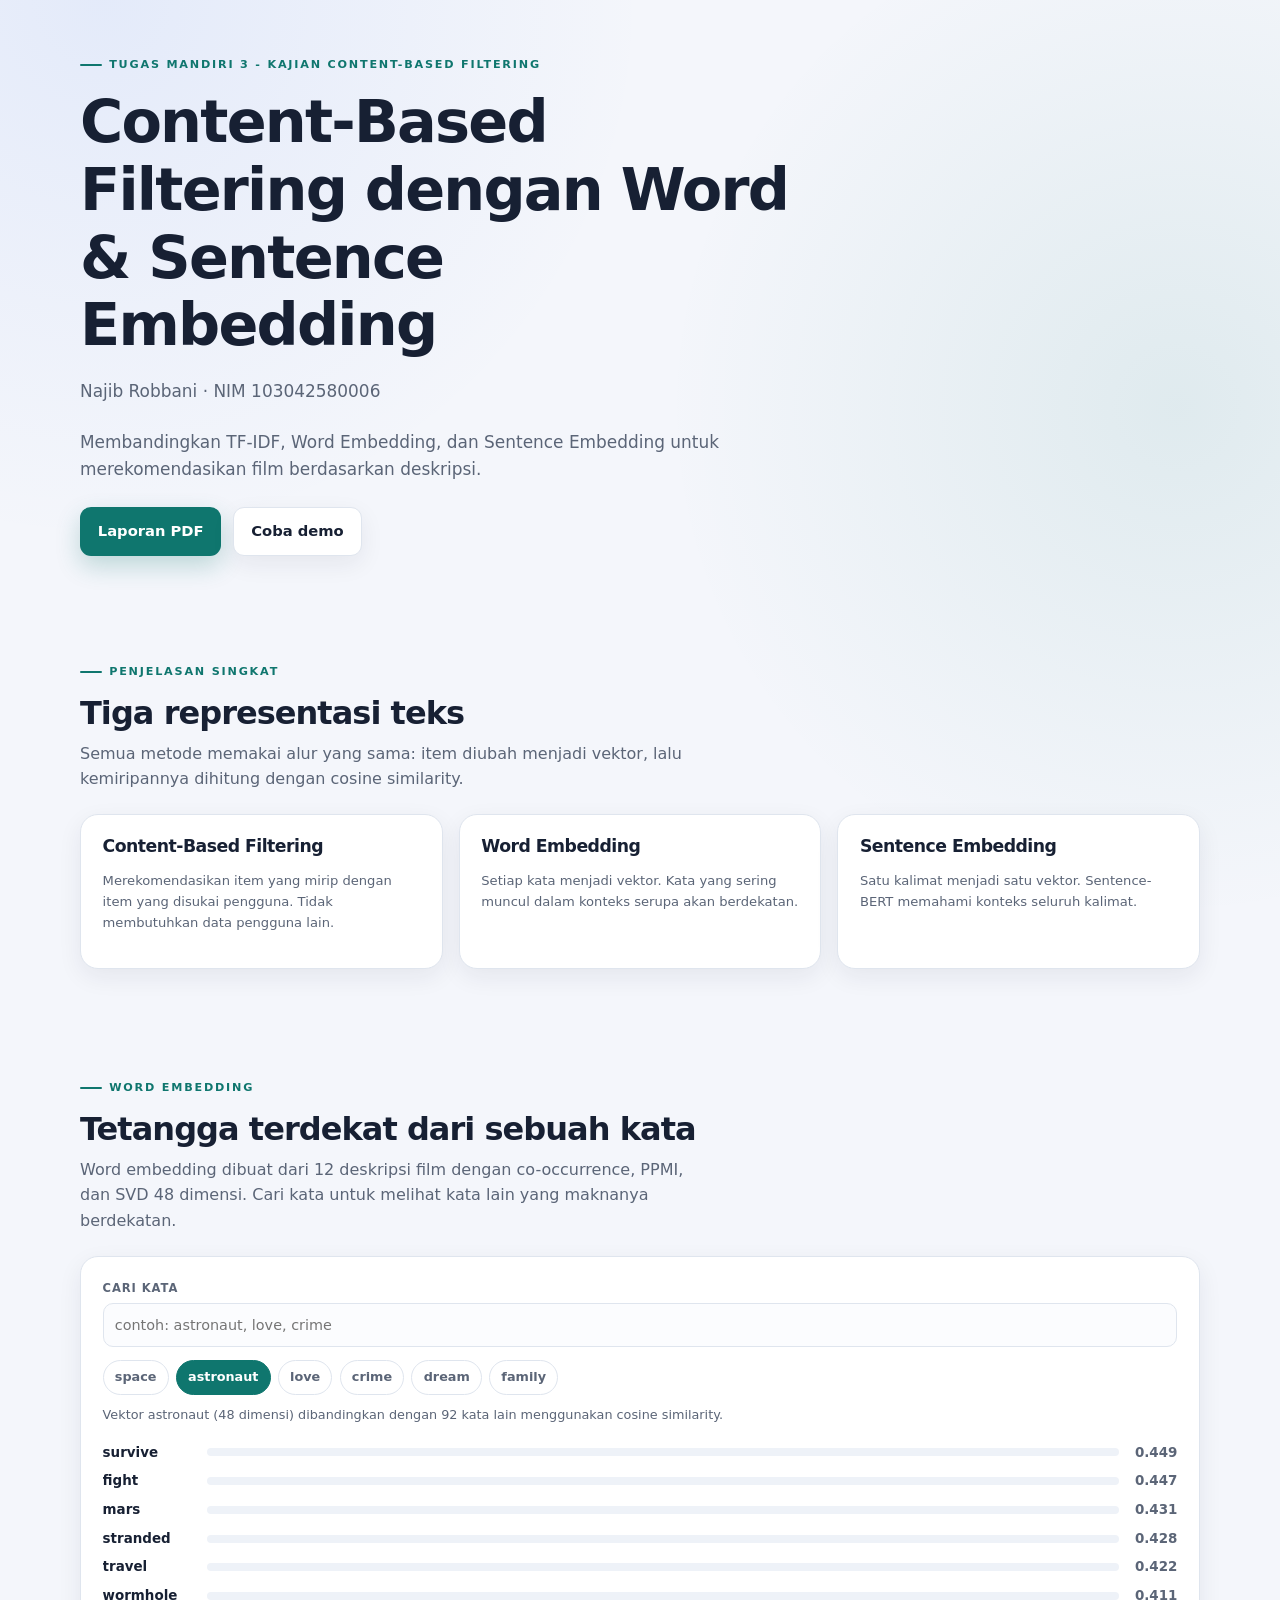
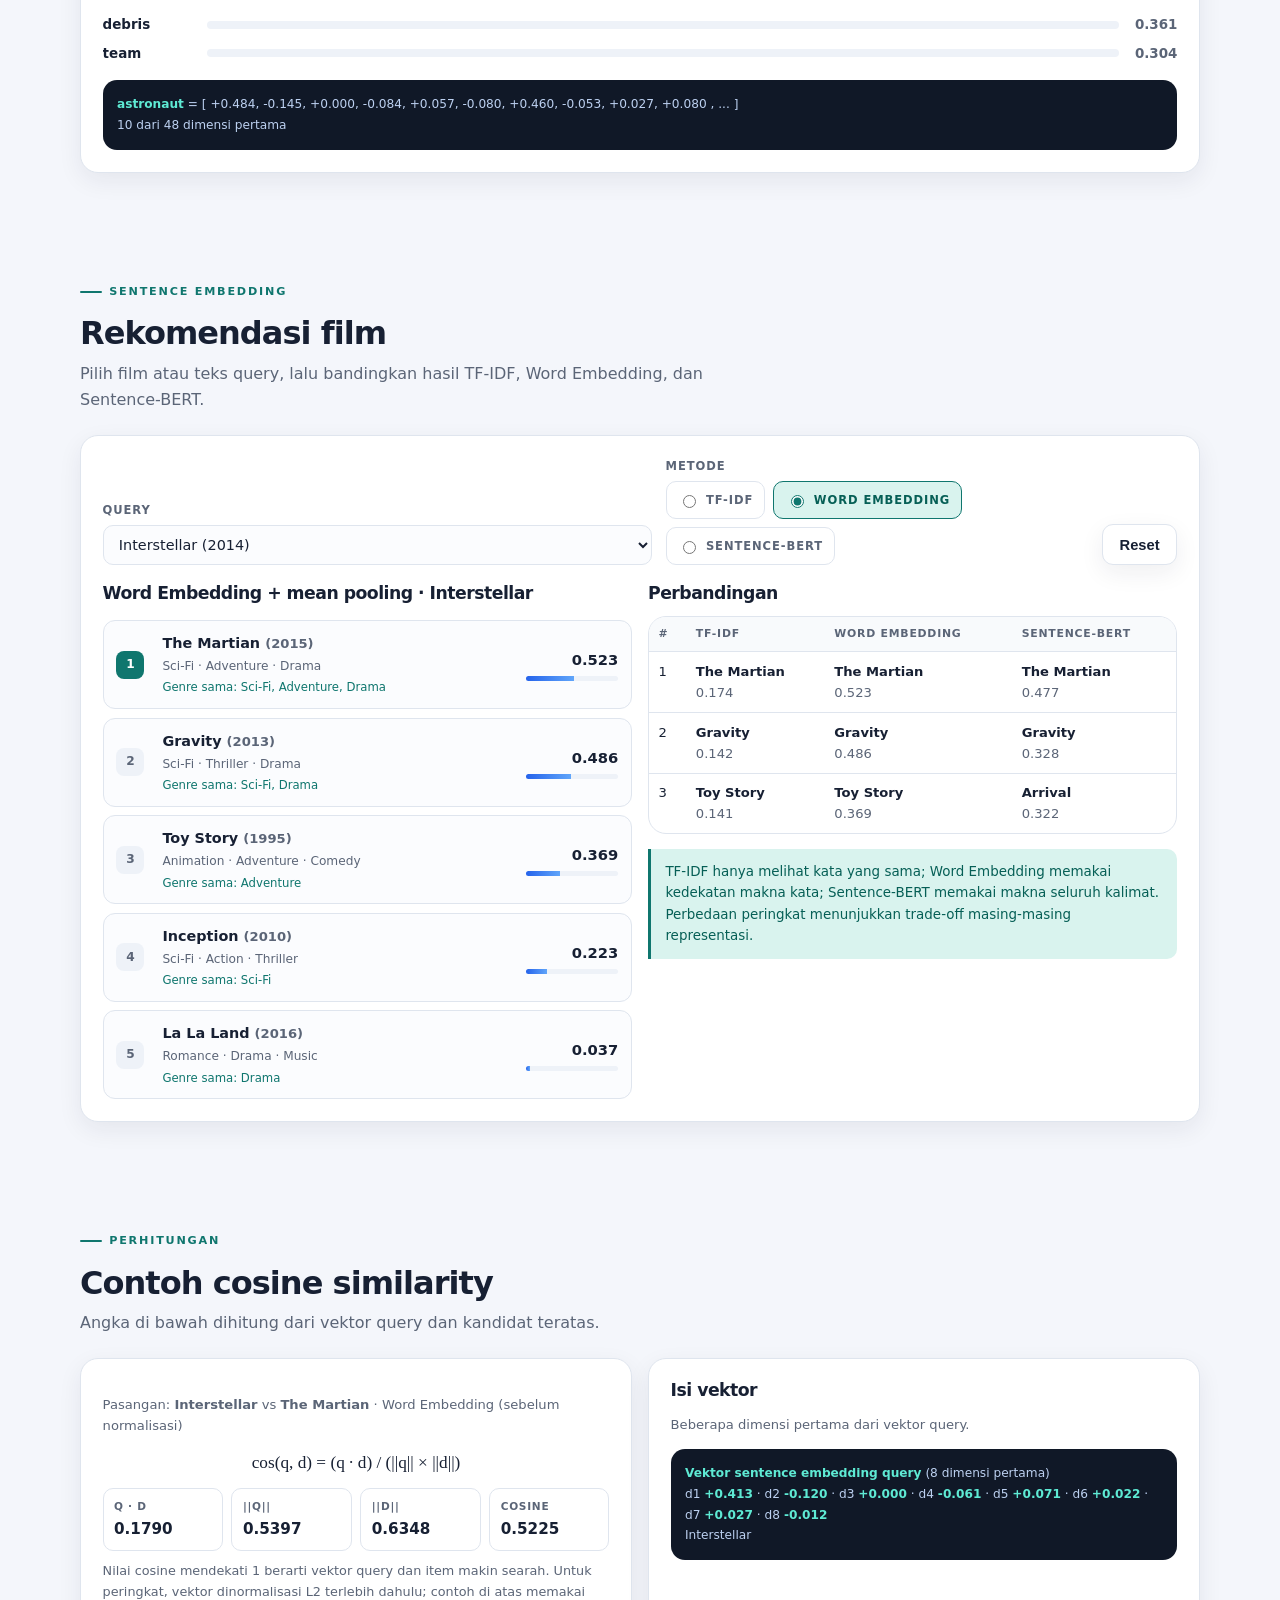
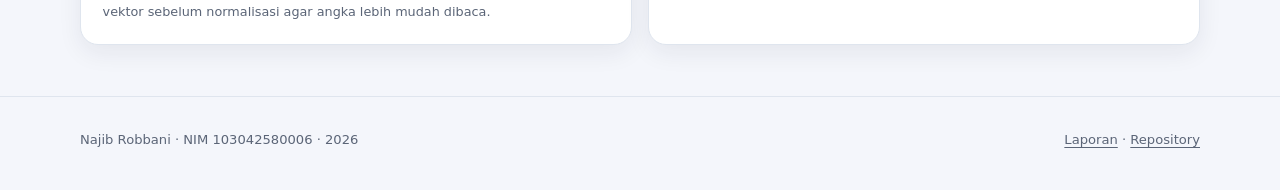
==== commit 53544f6d: "Make report monochrome and task page standalone" ====
--- a/content-based-filtering/index.html
+++ b/content-based-filtering/index.html
@@ -4,43 +4,25 @@
     <meta charset="utf-8" />
     <meta name="viewport" content="width=device-width, initial-scale=1" />
     <meta name="description" content="Demo content-based filtering dengan Word Embedding dan Sentence Embedding." />
-    <title>Content-Based Filtering · Word & Sentence Embedding</title>
+    <title>Tugas Mandiri 3 - Kajian Content-based Filtering</title>
     <link rel="stylesheet" href="assets/style.css" />
     <script src="assets/demo-data.js" defer></script>
     <script src="assets/app.js" defer></script>
   </head>
   <body>
-    <header class="site-header">
-      <div class="container">
-        <a class="brand" href="../index.html">
-          <span class="brand-mark">CT</span>
-          <span>College Task</span>
-        </a>
-        <nav class="nav-links" aria-label="Navigasi utama">
-          <a href="../index.html">Beranda</a>
-          <a href="report.pdf">Laporan PDF</a>
-          <a href="https://github.com/najibrobbani74/college-task">GitHub</a>
-        </nav>
-      </div>
-    </header>
-
     <main>
-      <section class="hero">
-        <div class="container">
-          <span class="eyebrow">Tugas Kuliah</span>
-          <h1>Content-Based Filtering</h1>
+      <section class="hero" style="padding-top: 3rem">
+        <div class="container">
+          <span class="eyebrow">Tugas Mandiri 3 - Kajian Content-based Filtering</span>
+          <h1>Content-Based Filtering dengan Word &amp; Sentence Embedding</h1>
+          <p>Najib Robbani · NIM 103042580006</p>
           <p>
             Membandingkan TF-IDF, Word Embedding, dan Sentence Embedding untuk
             merekomendasikan film berdasarkan deskripsi.
           </p>
           <div class="hero-actions">
-            <a class="button button-primary" href="report.pdf">Buka laporan PDF</a>
+            <a class="button button-primary" href="report.pdf">Laporan PDF</a>
             <a class="button button-secondary" href="#demo">Coba demo</a>
-          </div>
-          <div class="badge-row">
-            <span class="badge badge-green">12 film</span>
-            <span class="badge badge-blue">Word Embedding</span>
-            <span class="badge badge-blue">Sentence-BERT</span>
           </div>
         </div>
       </section>
@@ -207,7 +189,7 @@
 
     <footer class="footer">
       <div class="container">
-        <span>Content-Based Filtering · Najib Robbani · 2026</span>
+        <span>Najib Robbani · NIM 103042580006 · 2026</span>
         <span>
           <a href="report.pdf">Laporan</a> ·
           <a href="https://github.com/najibrobbani74/college-task">Repository</a>
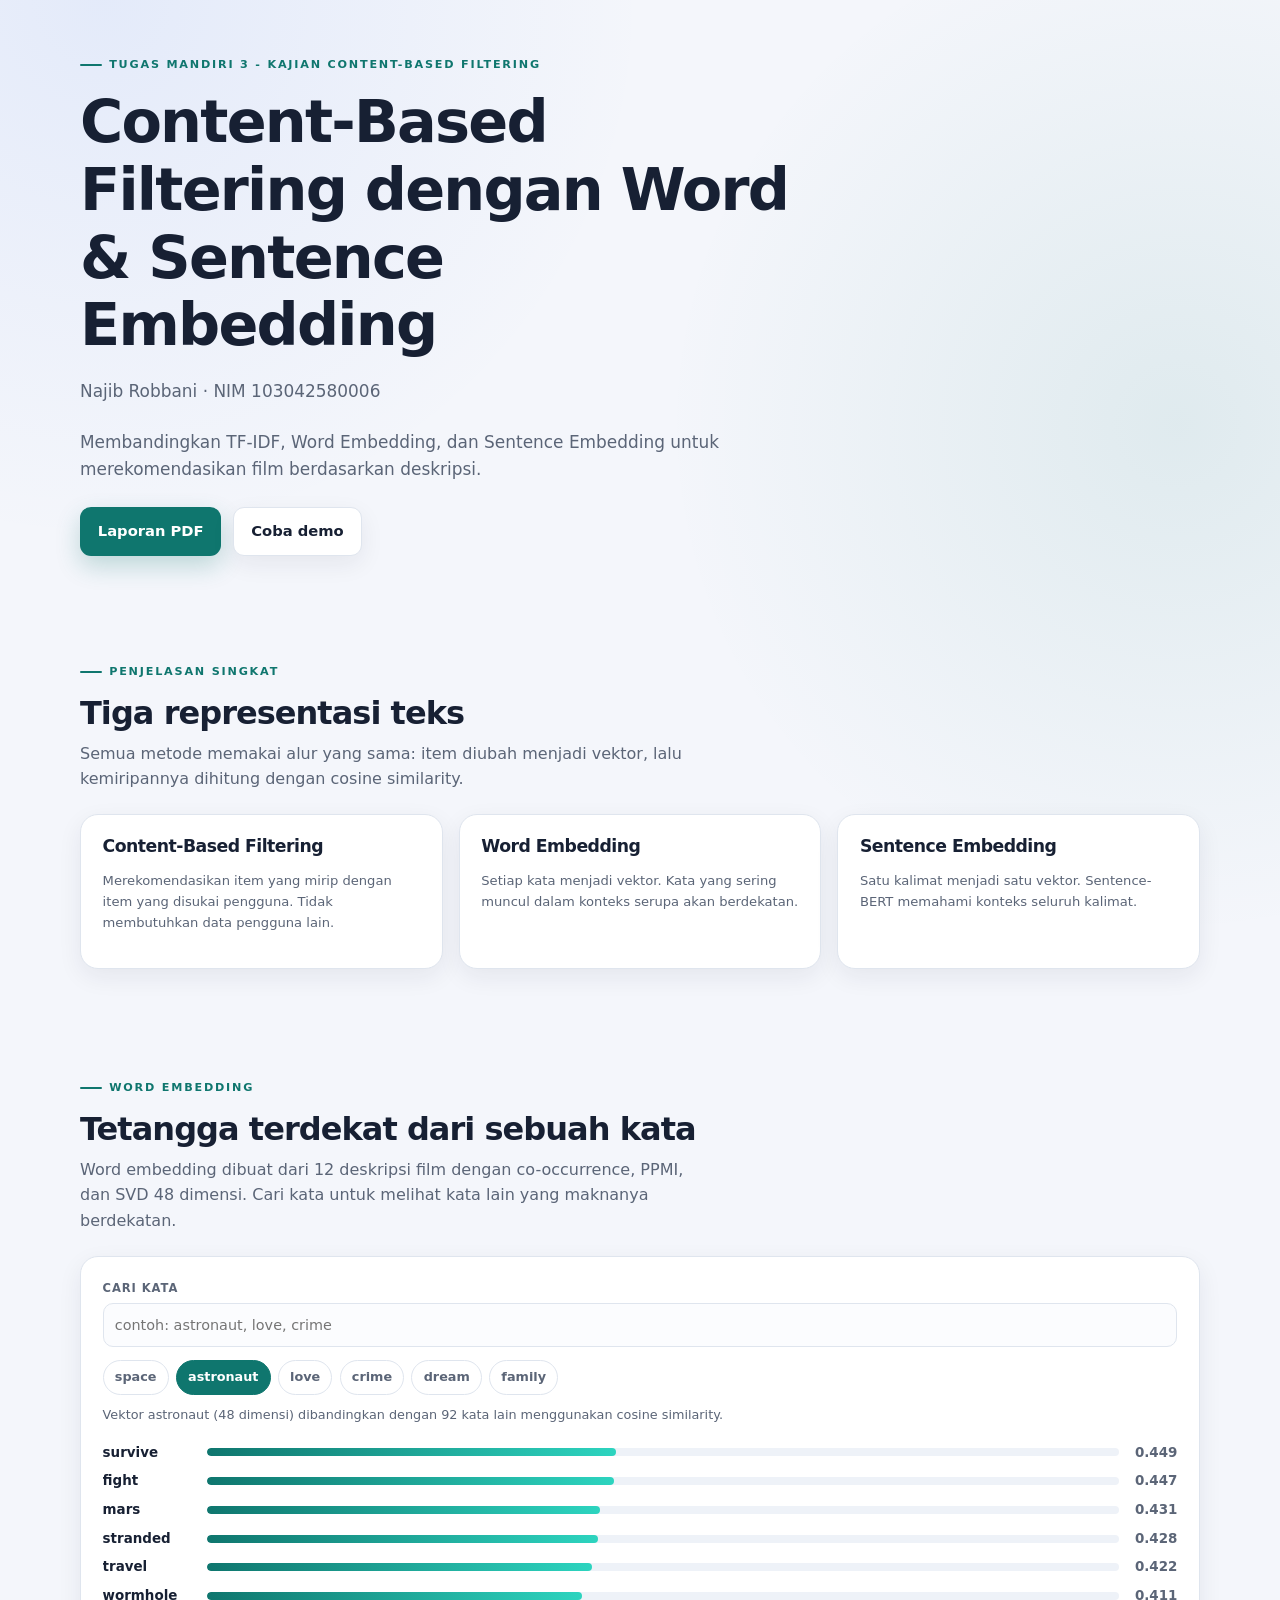
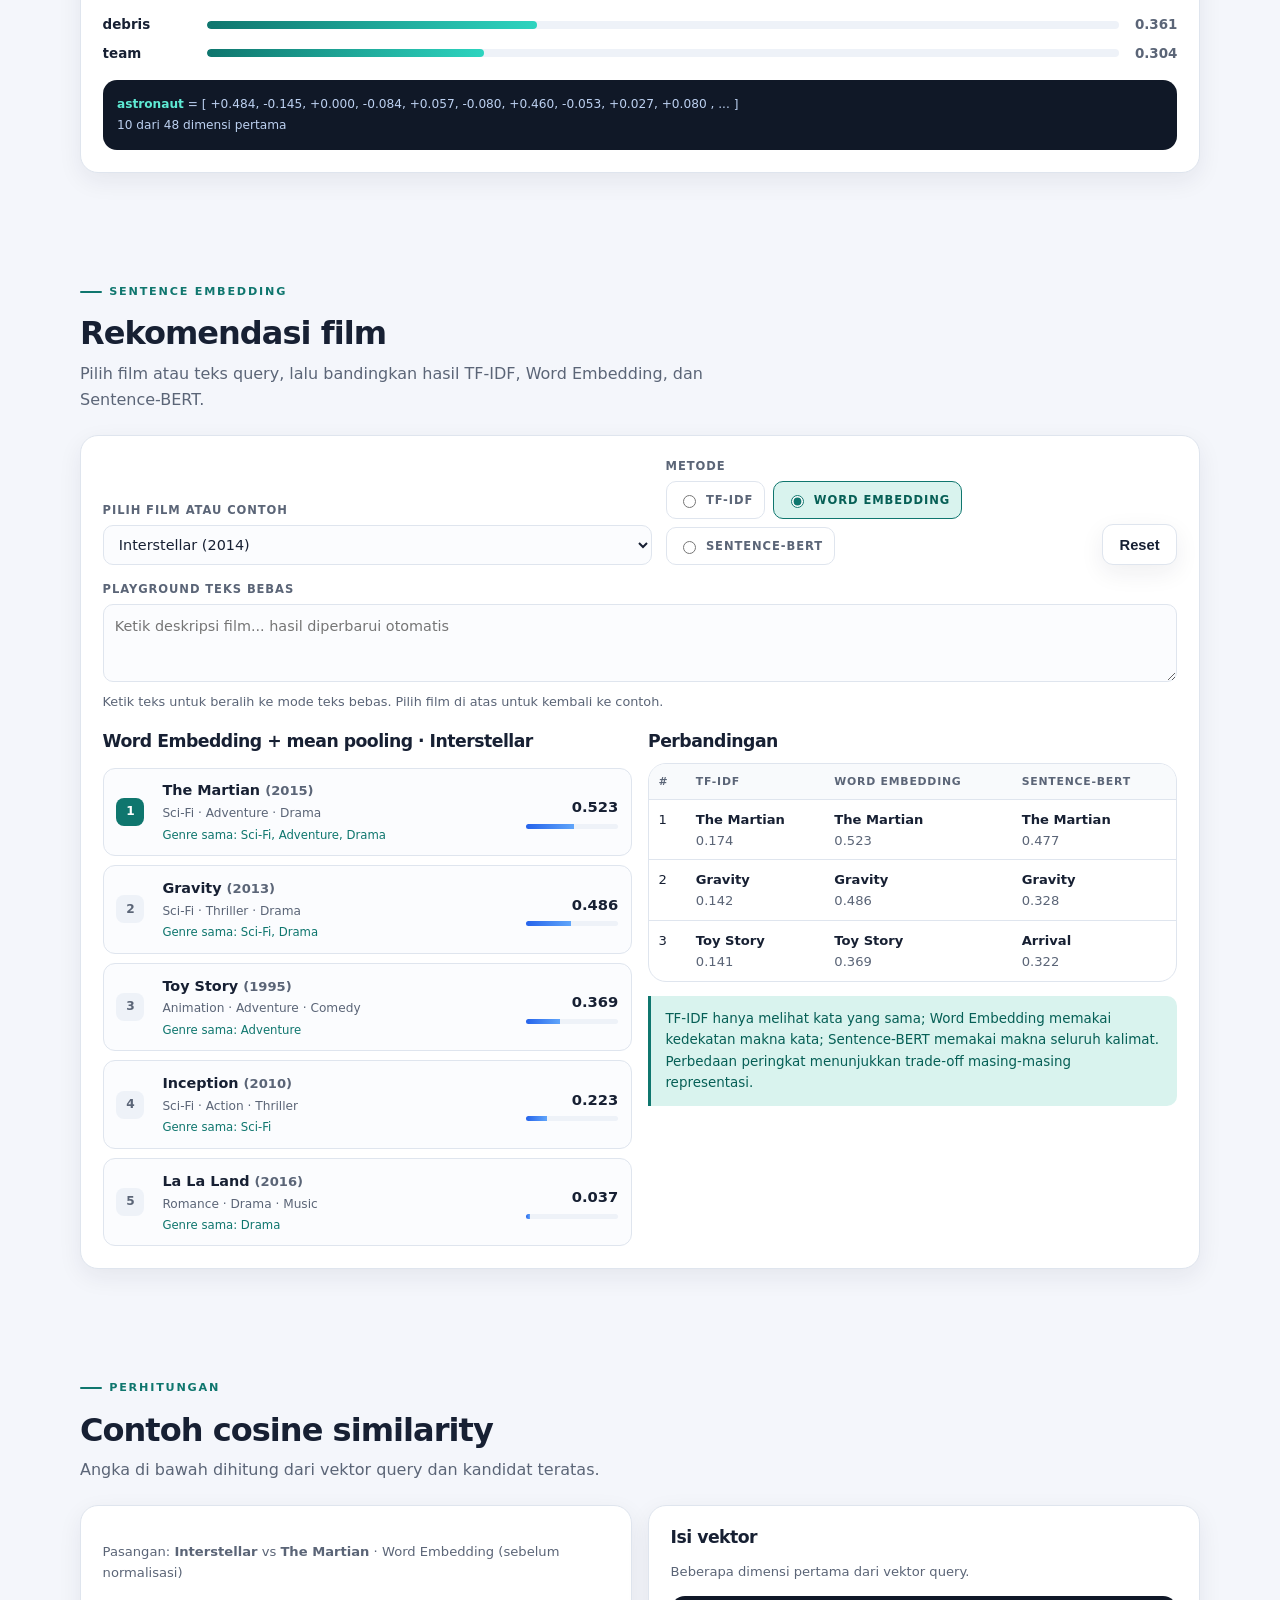
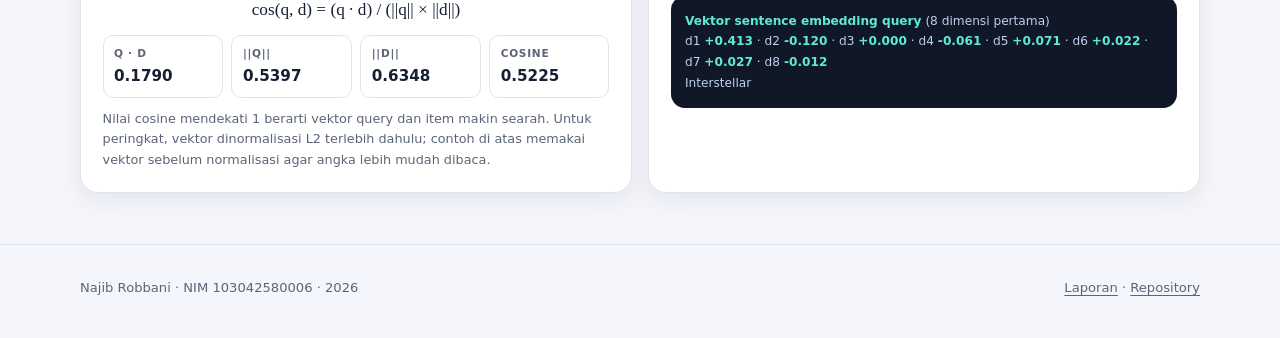
==== commit c1e9dd3c: "Remove report dividers and make demo a live playground" ====
--- a/content-based-filtering/index.html
+++ b/content-based-filtering/index.html
@@ -111,7 +111,7 @@
           <div class="card card-pad">
             <div class="controls">
               <div class="field">
-                <label for="query-select">Query</label>
+                <label for="query-select">Pilih film atau contoh</label>
                 <select id="query-select"></select>
               </div>
               <div class="field">
@@ -125,11 +125,12 @@
               <button class="button button-secondary" id="reset-demo" type="button">Reset</button>
             </div>
 
-            <div id="custom-query-box" hidden style="margin-top: 0.9rem">
-              <div class="field">
-                <label for="custom-query">Teks query</label>
-                <textarea id="custom-query" placeholder="contoh: a lonely astronaut tries to survive on a distant planet"></textarea>
-              </div>
+            <div id="custom-query-box" style="margin-top: 0.9rem">
+              <div class="field">
+                <label for="custom-query">Playground teks bebas</label>
+                <textarea id="custom-query" placeholder="Ketik deskripsi film... hasil diperbarui otomatis"></textarea>
+              </div>
+              <p class="hint">Ketik teks untuk beralih ke mode teks bebas. Pilih film di atas untuk kembali ke contoh.</p>
             </div>
 
             <div class="note warm" id="sbert-disabled-note" hidden>
--- a/content-based-filtering/assets/style.css
+++ b/content-based-filtering/assets/style.css
@@ -597,6 +597,17 @@
   font-size: 0.84rem;
 }
 
+.neighbor[data-neighbor] {
+  cursor: pointer;
+  border-radius: 8px;
+  padding: 0.15rem 0.25rem;
+  margin: -0.15rem -0.25rem;
+}
+
+.neighbor[data-neighbor]:hover {
+  background: var(--surface-2);
+}
+
 .neighbor-word {
   font-weight: 800;
   overflow: hidden;
@@ -612,10 +623,12 @@
 }
 
 .neighbor-fill {
+  display: block;
   height: 100%;
   width: calc(var(--score) * 100%);
   border-radius: inherit;
   background: linear-gradient(90deg, var(--accent), #2dd4bf);
+  transition: width 0.35s ease;
 }
 
 .neighbor-score {
@@ -709,9 +722,11 @@
 }
 
 .score-fill {
+  display: block;
   height: 100%;
   width: calc(var(--score) * 100%);
   background: linear-gradient(90deg, var(--accent-2), #60a5fa);
+  transition: width 0.35s ease;
 }
 
 .compare-table,
